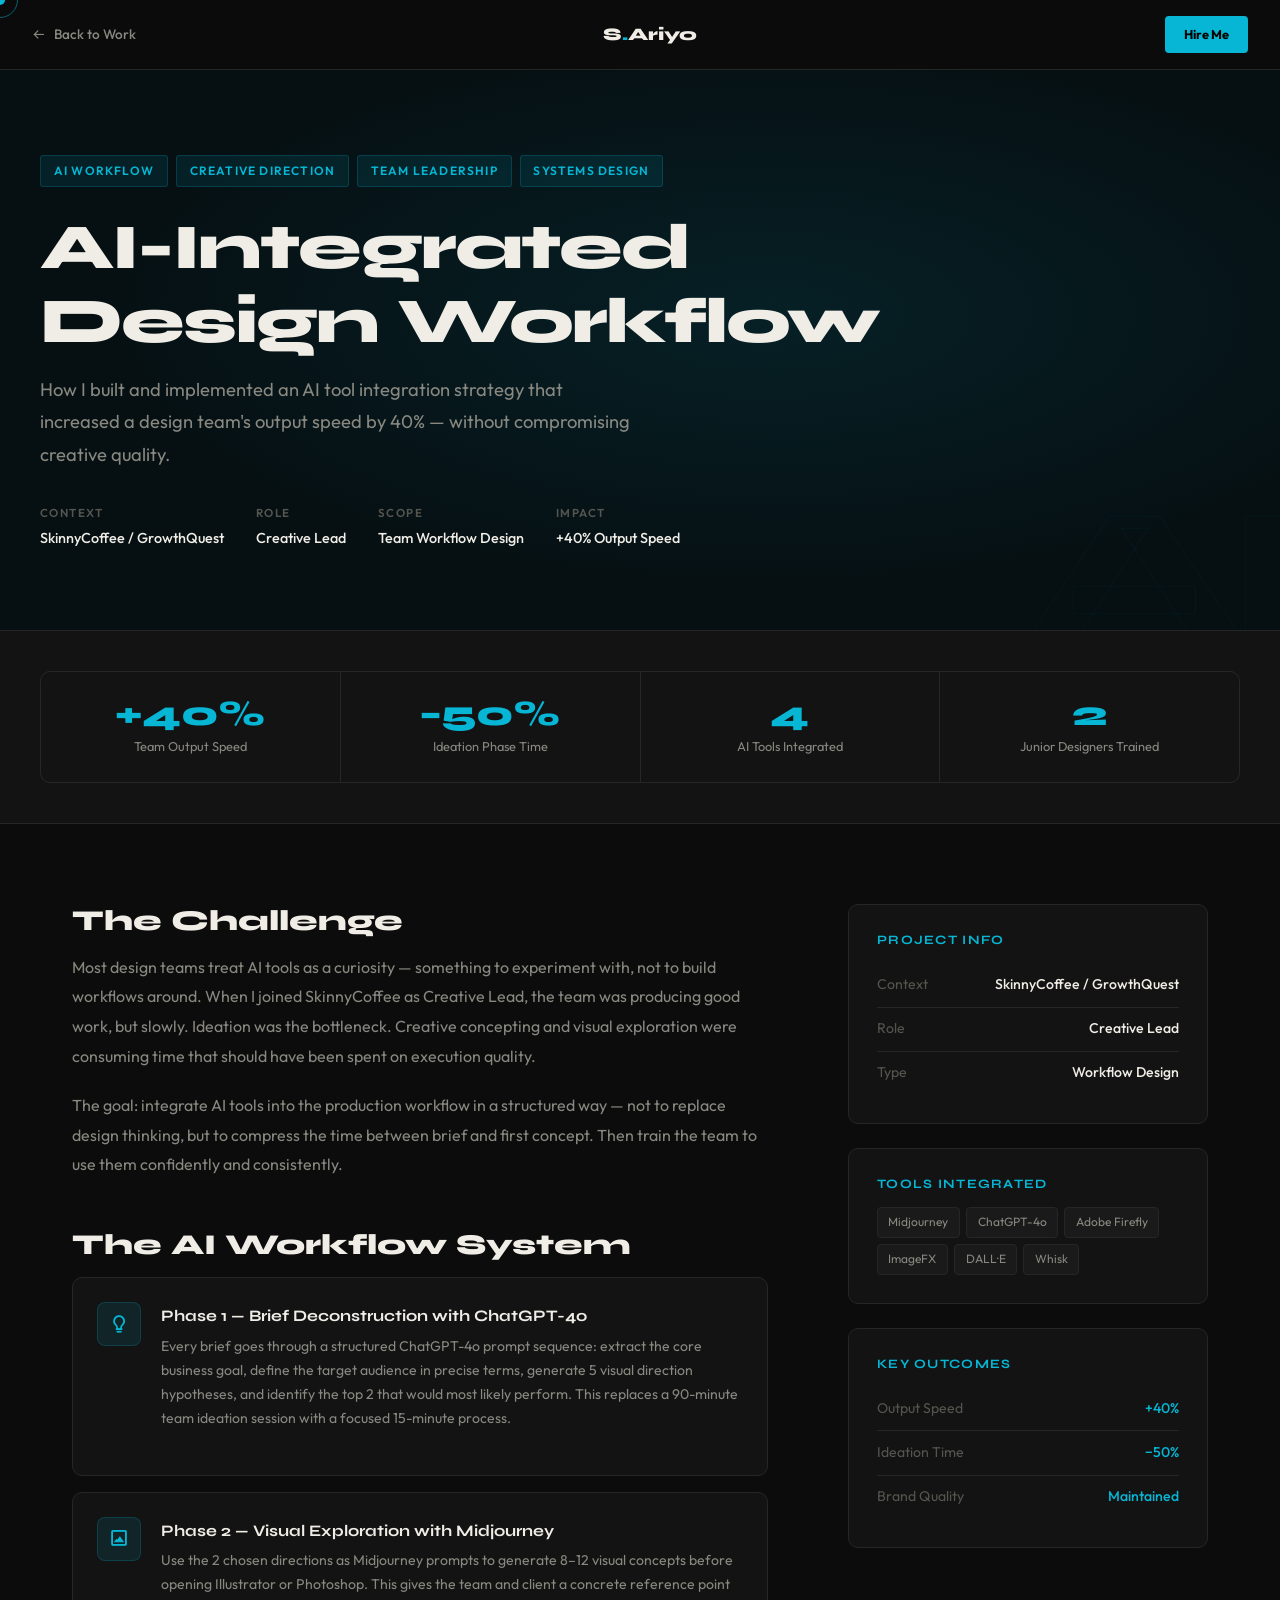
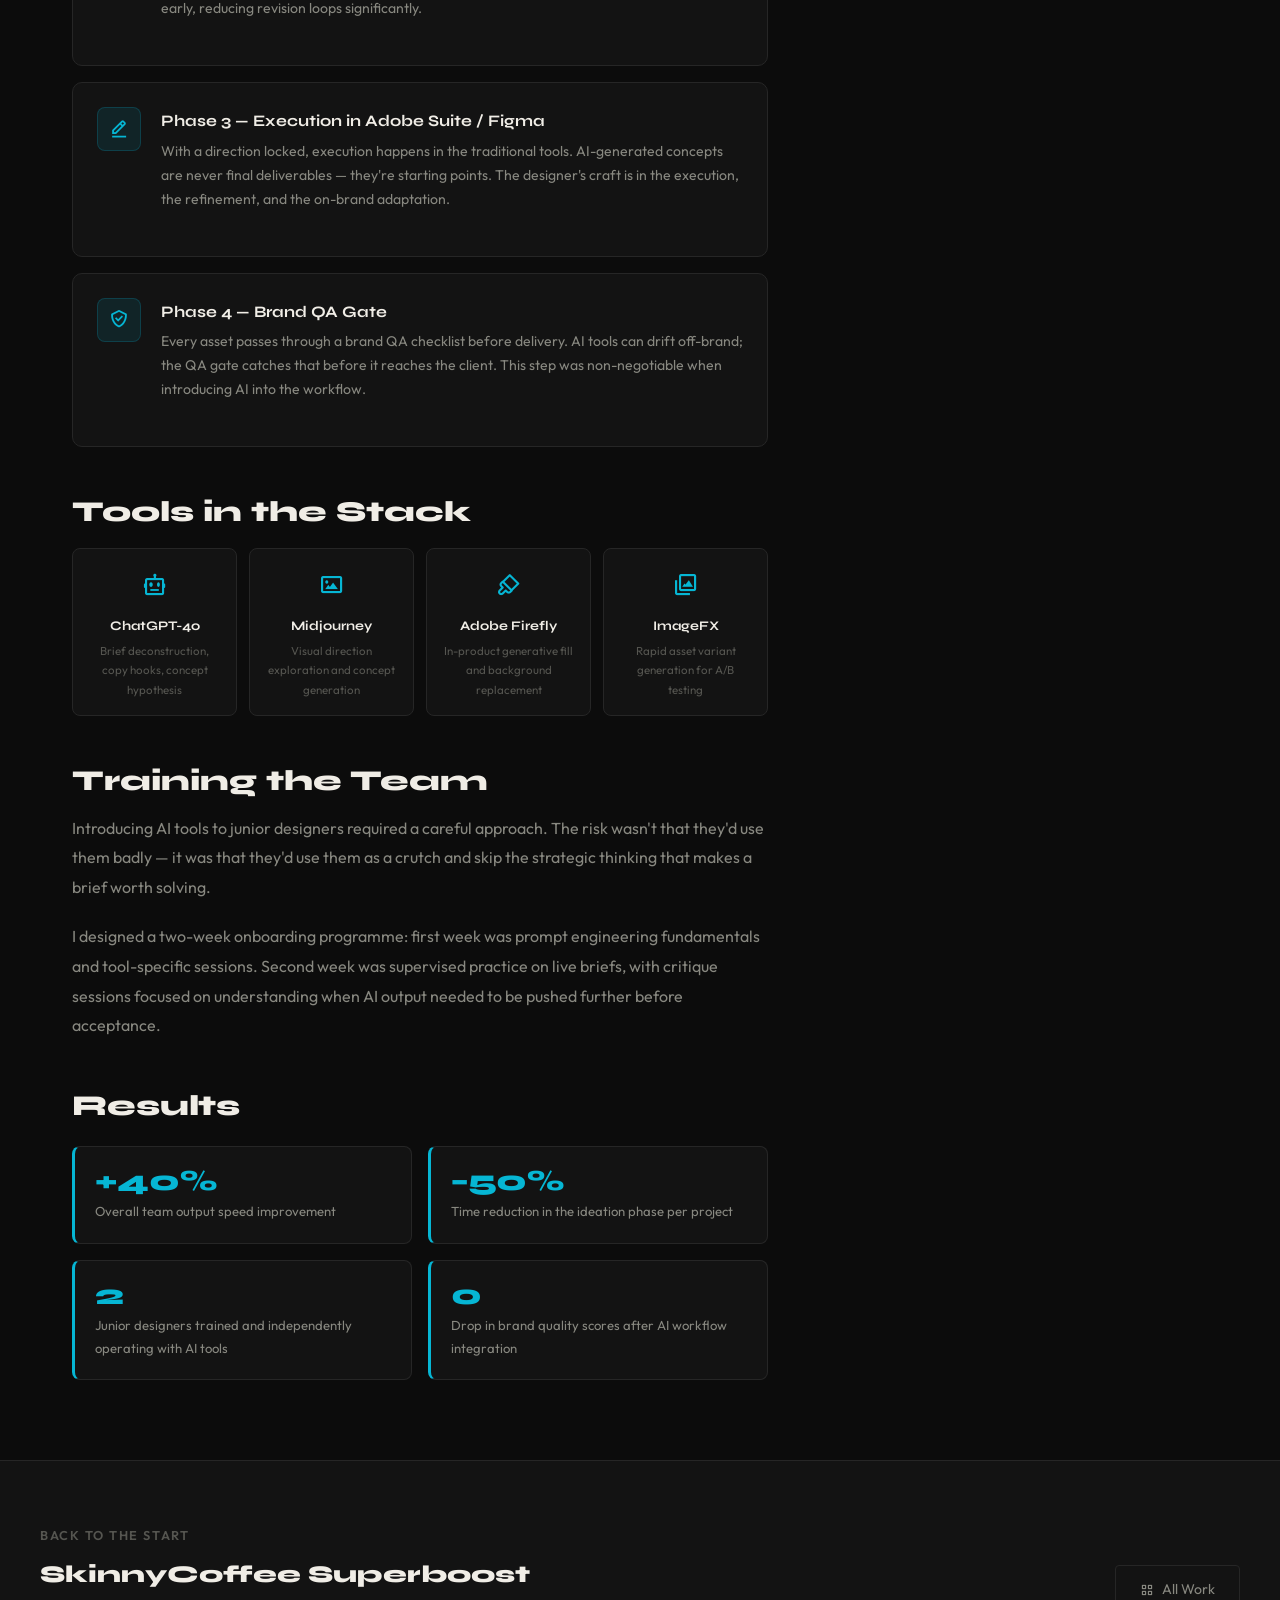
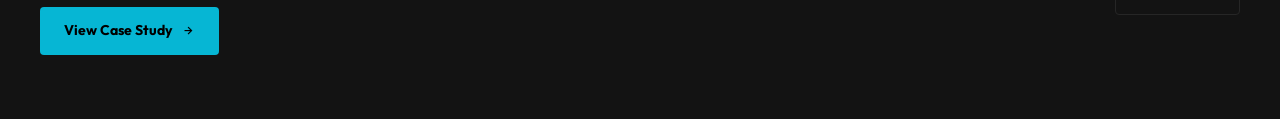
==== project-ai-workflow.html @ e4e05c66 "New HTML pages + HTML Edit" ====
<!doctype html>
<html lang="en">
  <head>
    <meta charset="UTF-8" />
    <meta name="viewport" content="width=device-width, initial-scale=1.0" />
    <title>AI-Integrated Design Workflow — Stephen Ariyo</title>
    <link rel="preconnect" href="https://fonts.googleapis.com" />
    <link rel="preconnect" href="https://fonts.gstatic.com" crossorigin />
    <link
      href="https://fonts.googleapis.com/css2?family=Syne:wght@400;500;600;700;800&family=Outfit:wght@300;400;500;600&display=swap"
      rel="stylesheet"
    />
    <link
      href="https://unpkg.com/boxicons@2.1.4/css/boxicons.min.css"
      rel="stylesheet"
    />
    <style>
      :root {
        --bg: #0c0c0c;
        --bg2: #131313;
        --bg3: #1a1a1a;
        --border: #262626;
        --text: #f0ede6;
        --text2: #888880;
        --text3: #555550;
        --accent: #06b6d4;
        --accent2: #22d3ee;
      }
      *,
      *::before,
      *::after {
        box-sizing: border-box;
        margin: 0;
        padding: 0;
      }
      html {
        scroll-behavior: smooth;
      }
      body {
        background: var(--bg);
        color: var(--text);
        font-family: "Outfit", sans-serif;
        line-height: 1.7;
        overflow-x: hidden;
        cursor: none;
      }
      .cursor {
        position: fixed;
        width: 10px;
        height: 10px;
        background: var(--accent);
        border-radius: 50%;
        pointer-events: none;
        z-index: 9999;
        transform: translate(-50%, -50%);
      }
      .cursor-ring {
        position: fixed;
        width: 36px;
        height: 36px;
        border: 1.5px solid var(--accent);
        border-radius: 50%;
        pointer-events: none;
        z-index: 9998;
        transform: translate(-50%, -50%);
        opacity: 0.5;
      }
      ::-webkit-scrollbar {
        width: 4px;
      }
      ::-webkit-scrollbar-track {
        background: var(--bg);
      }
      ::-webkit-scrollbar-thumb {
        background: var(--accent);
        border-radius: 2px;
      }
      h1,
      h2,
      h3 {
        font-family: "Syne", sans-serif;
        font-weight: 700;
        line-height: 1.15;
      }
      a {
        text-decoration: none;
        color: inherit;
      }
      .project-nav {
        position: fixed;
        top: 0;
        left: 0;
        right: 0;
        z-index: 1000;
        background: rgba(12, 12, 12, 0.95);
        backdrop-filter: blur(12px);
        border-bottom: 1px solid var(--border);
        height: 70px;
        display: flex;
        align-items: center;
        padding: 0 2rem;
        justify-content: space-between;
      }
      .back-btn {
        display: flex;
        align-items: center;
        gap: 8px;
        color: var(--text2);
        font-size: 0.85rem;
        font-weight: 500;
        transition: color 0.2s;
      }
      .back-btn:hover {
        color: var(--accent);
      }
      .nav-logo {
        font-family: "Syne", sans-serif;
        font-weight: 800;
        font-size: 1.1rem;
      }
      .nav-logo span {
        color: var(--accent);
      }
      .hire-btn {
        background: var(--accent);
        color: #000;
        font-size: 0.8rem;
        font-weight: 700;
        padding: 0.5rem 1.2rem;
        border-radius: 4px;
        transition: opacity 0.2s;
      }
      .hire-btn:hover {
        opacity: 0.85;
      }
      .project-hero {
        min-height: 70vh;
        display: flex;
        align-items: flex-end;
        padding: 120px 2rem 5rem;
        position: relative;
        overflow: hidden;
      }
      .hero-bg {
        position: absolute;
        inset: 0;
        background: #060f12;
      }
      .hero-bg::before {
        content: "";
        position: absolute;
        inset: 0;
        background: radial-gradient(
          ellipse at 60% 50%,
          rgba(6, 182, 212, 0.1) 0%,
          transparent 65%
        );
      }
      .hero-bg-text {
        position: absolute;
        right: -1rem;
        bottom: -2rem;
        font-family: "Syne", sans-serif;
        font-weight: 800;
        font-size: clamp(6rem, 14vw, 14rem);
        color: transparent;
        -webkit-text-stroke: 1px rgba(6, 182, 212, 0.05);
        pointer-events: none;
        letter-spacing: -0.05em;
        line-height: 1;
        user-select: none;
      }
      .hero-content {
        max-width: 1200px;
        width: 100%;
        margin: 0 auto;
        position: relative;
        z-index: 1;
      }
      .project-tag-row {
        display: flex;
        gap: 0.5rem;
        flex-wrap: wrap;
        margin-bottom: 1.5rem;
      }
      .ptag {
        font-size: 0.75rem;
        font-weight: 600;
        letter-spacing: 0.1em;
        text-transform: uppercase;
        padding: 0.3rem 0.8rem;
        border-radius: 3px;
        background: rgba(6, 182, 212, 0.1);
        color: var(--accent);
        border: 1px solid rgba(6, 182, 212, 0.2);
      }
      .project-hero h1 {
        font-size: clamp(2rem, 5vw, 4.5rem);
        font-weight: 800;
        letter-spacing: -0.03em;
        margin-bottom: 1rem;
      }
      .project-hero .sub {
        color: var(--text2);
        font-size: 1.15rem;
        max-width: 600px;
        line-height: 1.75;
        margin-bottom: 2rem;
      }
      .hero-meta {
        display: flex;
        gap: 2rem;
        flex-wrap: wrap;
      }
      .meta-label {
        font-size: 0.72rem;
        text-transform: uppercase;
        letter-spacing: 0.12em;
        color: var(--text3);
        font-weight: 600;
        margin-bottom: 0.2rem;
      }
      .meta-value {
        font-size: 0.9rem;
        color: var(--text);
        font-weight: 500;
      }
      .stats-bar {
        background: var(--bg2);
        border-top: 1px solid var(--border);
        border-bottom: 1px solid var(--border);
        padding: 2.5rem 2rem;
      }
      .stats-bar-inner {
        max-width: 1200px;
        margin: 0 auto;
        display: grid;
        grid-template-columns: repeat(4, 1fr);
        gap: 1px;
        background: var(--border);
        border: 1px solid var(--border);
        border-radius: 10px;
        overflow: hidden;
      }
      .stat-item {
        background: var(--bg2);
        padding: 1.5rem 2rem;
        text-align: center;
      }
      .stat-item .num {
        font-family: "Syne", sans-serif;
        font-size: 2.2rem;
        font-weight: 800;
        color: var(--accent);
        line-height: 1;
        margin-bottom: 0.3rem;
      }
      .stat-item .lbl {
        font-size: 0.8rem;
        color: var(--text2);
      }
      .project-content {
        max-width: 1200px;
        margin: 0 auto;
        padding: 5rem 2rem;
      }
      .content-grid {
        display: grid;
        grid-template-columns: 1fr 360px;
        gap: 5rem;
        align-items: start;
      }
      .content-main h2 {
        font-size: 1.8rem;
        font-weight: 800;
        margin-bottom: 1rem;
        margin-top: 3rem;
      }
      .content-main h2:first-child {
        margin-top: 0;
      }
      .content-main p {
        color: var(--text2);
        line-height: 1.85;
        margin-bottom: 1.25rem;
      }
      .content-main ul {
        color: var(--text2);
        line-height: 1.85;
        padding-left: 1.5rem;
        margin-bottom: 1.25rem;
      }
      .content-main ul li {
        margin-bottom: 0.5rem;
      }
      .content-main ul li::marker {
        color: var(--accent);
      }
      .content-sidebar {
        position: sticky;
        top: 90px;
      }
      .sidebar-card {
        background: var(--bg2);
        border: 1px solid var(--border);
        border-radius: 10px;
        padding: 1.75rem;
        margin-bottom: 1.5rem;
      }
      .sidebar-card h3 {
        font-size: 0.8rem;
        font-weight: 700;
        text-transform: uppercase;
        letter-spacing: 0.1em;
        color: var(--accent);
        margin-bottom: 1rem;
      }
      .sidebar-item {
        display: flex;
        justify-content: space-between;
        padding: 0.6rem 0;
        border-bottom: 1px solid var(--border);
        font-size: 0.88rem;
      }
      .sidebar-item:last-child {
        border-bottom: none;
      }
      .sidebar-item .k {
        color: var(--text3);
      }
      .sidebar-item .v {
        color: var(--text);
        font-weight: 500;
        text-align: right;
      }
      .tool-list {
        display: flex;
        flex-wrap: wrap;
        gap: 0.4rem;
      }
      .tool-chip {
        background: var(--bg3);
        border: 1px solid var(--border);
        border-radius: 4px;
        padding: 0.25rem 0.65rem;
        font-size: 0.75rem;
        color: var(--text2);
      }
      .workflow-step {
        background: var(--bg2);
        border: 1px solid var(--border);
        border-radius: 10px;
        padding: 1.5rem;
        margin-bottom: 1rem;
        display: grid;
        grid-template-columns: auto 1fr;
        gap: 1.25rem;
        align-items: start;
      }
      .ws-icon {
        width: 44px;
        height: 44px;
        background: rgba(6, 182, 212, 0.1);
        border: 1px solid rgba(6, 182, 212, 0.2);
        border-radius: 8px;
        display: flex;
        align-items: center;
        justify-content: center;
        font-size: 1.3rem;
        color: var(--accent);
        flex-shrink: 0;
      }
      .ws-content h4 {
        font-family: "Syne", sans-serif;
        font-size: 1rem;
        font-weight: 700;
        margin-bottom: 0.35rem;
      }
      .ws-content p {
        font-size: 0.88rem;
        color: var(--text2);
        line-height: 1.7;
      }
      .tools-highlight {
        display: grid;
        grid-template-columns: repeat(auto-fill, minmax(140px, 1fr));
        gap: 0.75rem;
        margin-top: 1.25rem;
      }
      .tool-highlight-card {
        background: var(--bg2);
        border: 1px solid var(--border);
        border-radius: 8px;
        padding: 1rem;
        text-align: center;
      }
      .tool-highlight-card .icon {
        font-size: 1.6rem;
        color: var(--accent);
        margin-bottom: 0.4rem;
      }
      .tool-highlight-card .name {
        font-family: "Syne", sans-serif;
        font-size: 0.82rem;
        font-weight: 700;
        margin-bottom: 0.2rem;
      }
      .tool-highlight-card .use {
        font-size: 0.72rem;
        color: var(--text3);
      }
      .results-grid {
        display: grid;
        grid-template-columns: 1fr 1fr;
        gap: 1rem;
        margin-top: 1.5rem;
      }
      .result-card {
        background: var(--bg2);
        border: 1px solid var(--border);
        border-left: 3px solid var(--accent);
        border-radius: 8px;
        padding: 1.25rem;
      }
      .result-card .r-num {
        font-family: "Syne", sans-serif;
        font-size: 1.8rem;
        font-weight: 800;
        color: var(--accent);
        line-height: 1;
      }
      .result-card .r-label {
        font-size: 0.82rem;
        color: var(--text2);
        margin-top: 0.3rem;
      }
      .next-project {
        background: var(--bg2);
        border-top: 1px solid var(--border);
        padding: 4rem 2rem;
      }
      .next-inner {
        max-width: 1200px;
        margin: 0 auto;
        display: flex;
        justify-content: space-between;
        align-items: center;
        gap: 2rem;
        flex-wrap: wrap;
      }
      .next-label {
        font-size: 0.8rem;
        text-transform: uppercase;
        letter-spacing: 0.12em;
        color: var(--text3);
        font-weight: 600;
        margin-bottom: 0.5rem;
      }
      .next-title {
        font-family: "Syne", sans-serif;
        font-size: 1.5rem;
        font-weight: 800;
        margin-bottom: 0.75rem;
      }
      .next-btn {
        display: inline-flex;
        align-items: center;
        gap: 8px;
        background: var(--accent);
        color: #000;
        font-weight: 700;
        font-size: 0.88rem;
        padding: 0.75rem 1.5rem;
        border-radius: 4px;
        transition: opacity 0.2s;
      }
      .next-btn:hover {
        opacity: 0.85;
      }
      .all-work-btn {
        display: inline-flex;
        align-items: center;
        gap: 8px;
        background: transparent;
        color: var(--text2);
        font-size: 0.88rem;
        padding: 0.75rem 1.5rem;
        border-radius: 4px;
        border: 1px solid var(--border);
        transition: all 0.2s;
      }
      .all-work-btn:hover {
        border-color: var(--text2);
        color: var(--text);
      }
      .fade-up {
        opacity: 0;
        transform: translateY(24px);
        transition:
          opacity 0.6s ease,
          transform 0.6s ease;
      }
      .fade-up.visible {
        opacity: 1;
        transform: none;
      }
      @media (max-width: 900px) {
        .content-grid {
          grid-template-columns: 1fr;
        }
        .content-sidebar {
          position: static;
        }
        .stats-bar-inner {
          grid-template-columns: 1fr 1fr;
        }
        .results-grid {
          grid-template-columns: 1fr;
        }
      }
    </style>
  </head>
  <body>
    <div class="cursor" id="cursor"></div>
    <div class="cursor-ring" id="cursor-ring"></div>
    <nav class="project-nav">
      <a href="index.html#portfolio" class="back-btn"
        ><i class="bx bx-arrow-back"></i> Back to Work</a
      >
      <a href="index.html" class="nav-logo">S<span>.</span>Ariyo</a>
      <a href="index.html#contact" class="hire-btn">Hire Me</a>
    </nav>
    <div class="project-hero">
      <div class="hero-bg"></div>
      <div class="hero-bg-text">AI</div>
      <div class="hero-content">
        <div class="project-tag-row">
          <span class="ptag">AI Workflow</span
          ><span class="ptag">Creative Direction</span
          ><span class="ptag">Team Leadership</span
          ><span class="ptag">Systems Design</span>
        </div>
        <h1>AI-Integrated<br />Design Workflow</h1>
        <p class="sub">
          How I built and implemented an AI tool integration strategy that
          increased a design team's output speed by 40% — without compromising
          creative quality.
        </p>
        <div class="hero-meta">
          <div class="meta-item">
            <div class="meta-label">Context</div>
            <div class="meta-value">SkinnyCoffee / GrowthQuest</div>
          </div>
          <div class="meta-item">
            <div class="meta-label">Role</div>
            <div class="meta-value">Creative Lead</div>
          </div>
          <div class="meta-item">
            <div class="meta-label">Scope</div>
            <div class="meta-value">Team Workflow Design</div>
          </div>
          <div class="meta-item">
            <div class="meta-label">Impact</div>
            <div class="meta-value">+40% Output Speed</div>
          </div>
        </div>
      </div>
    </div>
    <div class="stats-bar">
      <div class="stats-bar-inner">
        <div class="stat-item">
          <div class="num">+40%</div>
          <div class="lbl">Team Output Speed</div>
        </div>
        <div class="stat-item">
          <div class="num">−50%</div>
          <div class="lbl">Ideation Phase Time</div>
        </div>
        <div class="stat-item">
          <div class="num">4</div>
          <div class="lbl">AI Tools Integrated</div>
        </div>
        <div class="stat-item">
          <div class="num">2</div>
          <div class="lbl">Junior Designers Trained</div>
        </div>
      </div>
    </div>
    <div class="project-content">
      <div class="content-grid">
        <div class="content-main fade-up">
          <h2>The Challenge</h2>
          <p>
            Most design teams treat AI tools as a curiosity — something to
            experiment with, not to build workflows around. When I joined
            SkinnyCoffee as Creative Lead, the team was producing good work, but
            slowly. Ideation was the bottleneck. Creative concepting and visual
            exploration were consuming time that should have been spent on
            execution quality.
          </p>
          <p>
            The goal: integrate AI tools into the production workflow in a
            structured way — not to replace design thinking, but to compress the
            time between brief and first concept. Then train the team to use
            them confidently and consistently.
          </p>
          <h2>The AI Workflow System</h2>
          <div class="workflow-step">
            <div class="ws-icon"><i class="bx bx-bulb"></i></div>
            <div class="ws-content">
              <h4>Phase 1 — Brief Deconstruction with ChatGPT-4o</h4>
              <p>
                Every brief goes through a structured ChatGPT-4o prompt
                sequence: extract the core business goal, define the target
                audience in precise terms, generate 5 visual direction
                hypotheses, and identify the top 2 that would most likely
                perform. This replaces a 90-minute team ideation session with a
                focused 15-minute process.
              </p>
            </div>
          </div>
          <div class="workflow-step">
            <div class="ws-icon"><i class="bx bx-image-alt"></i></div>
            <div class="ws-content">
              <h4>Phase 2 — Visual Exploration with Midjourney</h4>
              <p>
                Use the 2 chosen directions as Midjourney prompts to generate
                8–12 visual concepts before opening Illustrator or Photoshop.
                This gives the team and client a concrete reference point early,
                reducing revision loops significantly.
              </p>
            </div>
          </div>
          <div class="workflow-step">
            <div class="ws-icon"><i class="bx bx-edit-alt"></i></div>
            <div class="ws-content">
              <h4>Phase 3 — Execution in Adobe Suite / Figma</h4>
              <p>
                With a direction locked, execution happens in the traditional
                tools. AI-generated concepts are never final deliverables —
                they're starting points. The designer's craft is in the
                execution, the refinement, and the on-brand adaptation.
              </p>
            </div>
          </div>
          <div class="workflow-step">
            <div class="ws-icon"><i class="bx bx-check-shield"></i></div>
            <div class="ws-content">
              <h4>Phase 4 — Brand QA Gate</h4>
              <p>
                Every asset passes through a brand QA checklist before delivery.
                AI tools can drift off-brand; the QA gate catches that before it
                reaches the client. This step was non-negotiable when
                introducing AI into the workflow.
              </p>
            </div>
          </div>
          <h2>Tools in the Stack</h2>
          <div class="tools-highlight">
            <div class="tool-highlight-card">
              <div class="icon"><i class="bx bx-bot"></i></div>
              <div class="name">ChatGPT-4o</div>
              <div class="use">
                Brief deconstruction, copy hooks, concept hypothesis
              </div>
            </div>
            <div class="tool-highlight-card">
              <div class="icon"><i class="bx bx-image"></i></div>
              <div class="name">Midjourney</div>
              <div class="use">
                Visual direction exploration and concept generation
              </div>
            </div>
            <div class="tool-highlight-card">
              <div class="icon"><i class="bx bx-brush"></i></div>
              <div class="name">Adobe Firefly</div>
              <div class="use">
                In-product generative fill and background replacement
              </div>
            </div>
            <div class="tool-highlight-card">
              <div class="icon"><i class="bx bx-images"></i></div>
              <div class="name">ImageFX</div>
              <div class="use">
                Rapid asset variant generation for A/B testing
              </div>
            </div>
          </div>
          <h2>Training the Team</h2>
          <p>
            Introducing AI tools to junior designers required a careful
            approach. The risk wasn't that they'd use them badly — it was that
            they'd use them as a crutch and skip the strategic thinking that
            makes a brief worth solving.
          </p>
          <p>
            I designed a two-week onboarding programme: first week was prompt
            engineering fundamentals and tool-specific sessions. Second week was
            supervised practice on live briefs, with critique sessions focused
            on understanding when AI output needed to be pushed further before
            acceptance.
          </p>
          <h2>Results</h2>
          <div class="results-grid">
            <div class="result-card">
              <div class="r-num">+40%</div>
              <div class="r-label">Overall team output speed improvement</div>
            </div>
            <div class="result-card">
              <div class="r-num">−50%</div>
              <div class="r-label">
                Time reduction in the ideation phase per project
              </div>
            </div>
            <div class="result-card">
              <div class="r-num">2</div>
              <div class="r-label">
                Junior designers trained and independently operating with AI
                tools
              </div>
            </div>
            <div class="result-card">
              <div class="r-num">0</div>
              <div class="r-label">
                Drop in brand quality scores after AI workflow integration
              </div>
            </div>
          </div>
        </div>
        <div class="content-sidebar">
          <div class="sidebar-card">
            <h3>Project Info</h3>
            <div class="sidebar-item">
              <span class="k">Context</span
              ><span class="v">SkinnyCoffee / GrowthQuest</span>
            </div>
            <div class="sidebar-item">
              <span class="k">Role</span><span class="v">Creative Lead</span>
            </div>
            <div class="sidebar-item">
              <span class="k">Type</span><span class="v">Workflow Design</span>
            </div>
          </div>
          <div class="sidebar-card">
            <h3>Tools Integrated</h3>
            <div class="tool-list">
              <span class="tool-chip">Midjourney</span
              ><span class="tool-chip">ChatGPT-4o</span
              ><span class="tool-chip">Adobe Firefly</span
              ><span class="tool-chip">ImageFX</span
              ><span class="tool-chip">DALL·E</span
              ><span class="tool-chip">Whisk</span>
            </div>
          </div>
          <div class="sidebar-card">
            <h3>Key Outcomes</h3>
            <div class="sidebar-item">
              <span class="k">Output Speed</span
              ><span class="v" style="color: var(--accent)">+40%</span>
            </div>
            <div class="sidebar-item">
              <span class="k">Ideation Time</span
              ><span class="v" style="color: var(--accent)">−50%</span>
            </div>
            <div class="sidebar-item">
              <span class="k">Brand Quality</span
              ><span class="v" style="color: var(--accent)">Maintained</span>
            </div>
          </div>
        </div>
      </div>
    </div>
    <div class="next-project">
      <div class="next-inner">
        <div>
          <div class="next-label">Back to the Start</div>
          <div class="next-title">SkinnyCoffee Superboost</div>
          <a href="project-skinny-coffee.html" class="next-btn"
            >View Case Study <i class="bx bx-right-arrow-alt"></i
          ></a>
        </div>
        <a href="index.html#portfolio" class="all-work-btn"
          ><i class="bx bx-grid-alt"></i> All Work</a
        >
      </div>
    </div>
    <script>
      const cursor = document.getElementById("cursor"),
        ring = document.getElementById("cursor-ring");
      let mx = 0,
        my = 0,
        rx = 0,
        ry = 0;
      document.addEventListener("mousemove", (e) => {
        mx = e.clientX;
        my = e.clientY;
        cursor.style.left = mx + "px";
        cursor.style.top = my + "px";
      });
      (function a() {
        rx += (mx - rx) * 0.12;
        ry += (my - ry) * 0.12;
        ring.style.left = rx + "px";
        ring.style.top = ry + "px";
        requestAnimationFrame(a);
      })();
      const obs = new IntersectionObserver(
        (entries) =>
          entries.forEach((e) => {
            if (e.isIntersecting) e.target.classList.add("visible");
          }),
        { threshold: 0.1 },
      );
      document.querySelectorAll(".fade-up").forEach((el) => obs.observe(el));
    </script>
  </body>
</html>
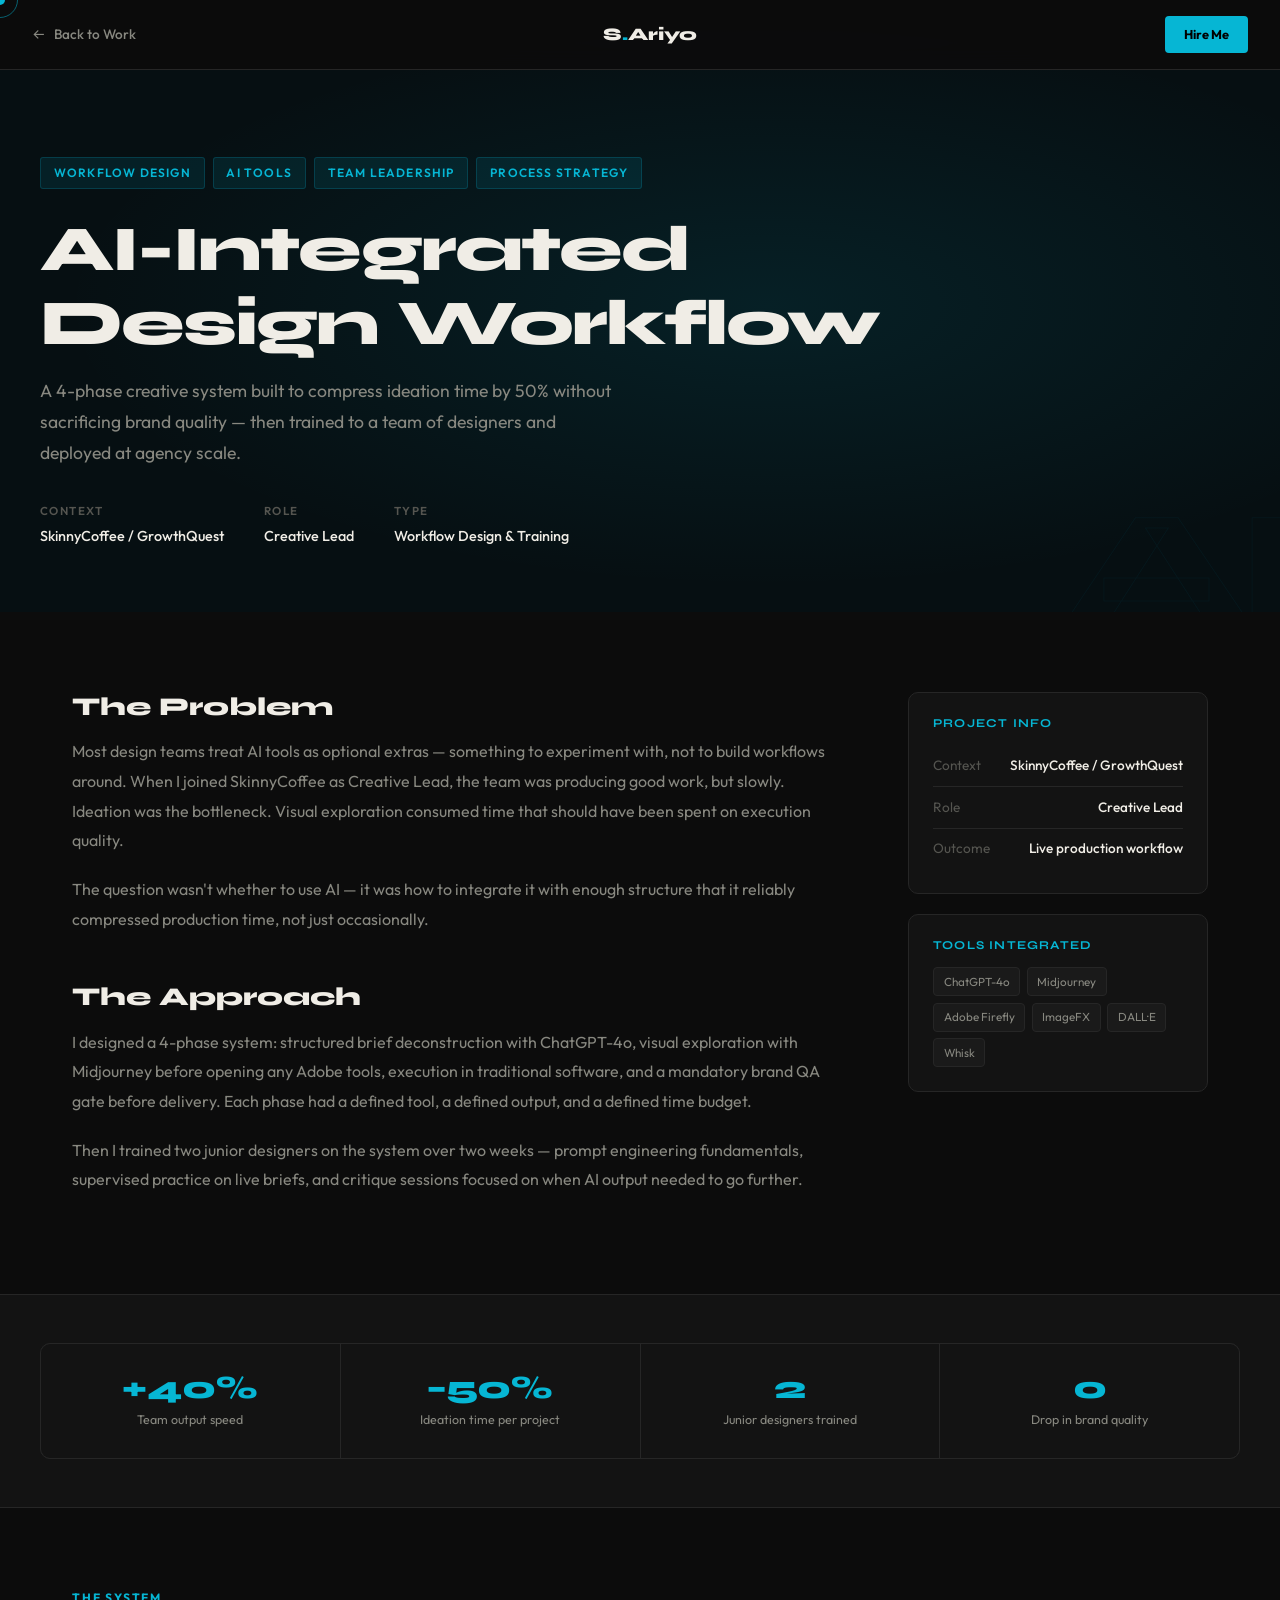
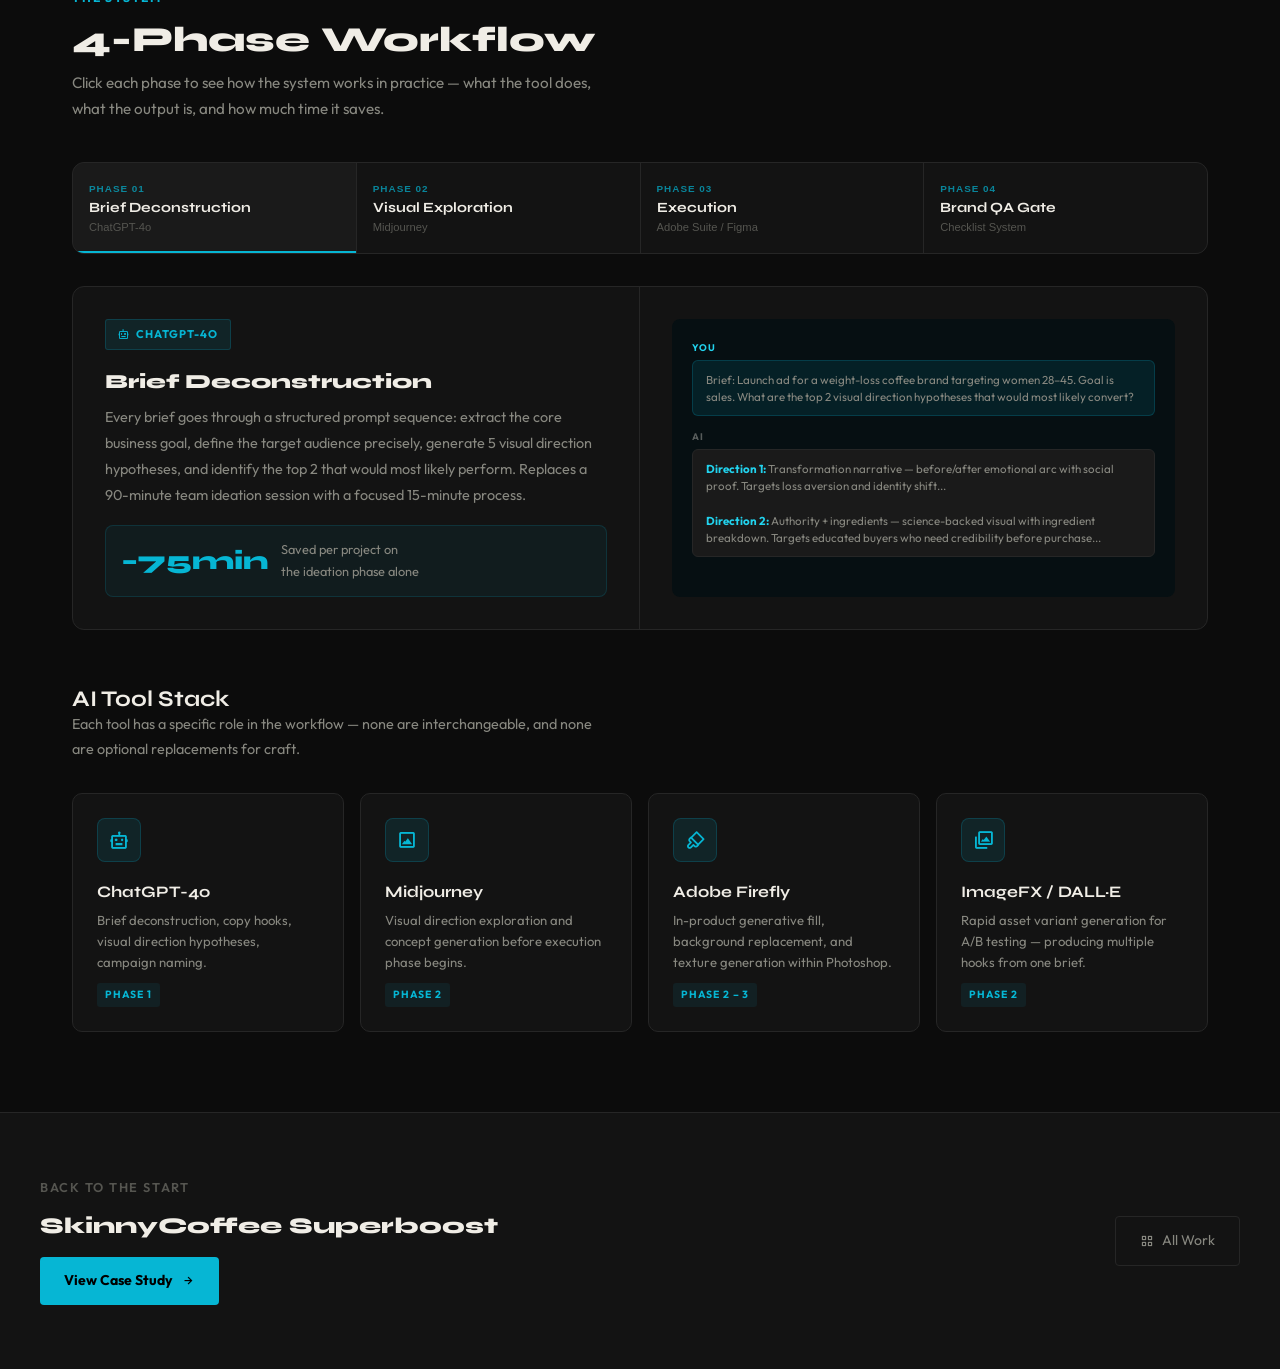
==== commit 30eba446: "Update CSS" ====
--- a/project-ai-workflow.html
+++ b/project-ai-workflow.html
@@ -1,817 +1,362 @@
 <!doctype html>
 <html lang="en">
-  <head>
-    <meta charset="UTF-8" />
-    <meta name="viewport" content="width=device-width, initial-scale=1.0" />
-    <title>AI-Integrated Design Workflow — Stephen Ariyo</title>
-    <link rel="preconnect" href="https://fonts.googleapis.com" />
-    <link rel="preconnect" href="https://fonts.gstatic.com" crossorigin />
-    <link
-      href="https://fonts.googleapis.com/css2?family=Syne:wght@400;500;600;700;800&family=Outfit:wght@300;400;500;600&display=swap"
-      rel="stylesheet"
-    />
-    <link
-      href="https://unpkg.com/boxicons@2.1.4/css/boxicons.min.css"
-      rel="stylesheet"
-    />
-    <style>
-      :root {
-        --bg: #0c0c0c;
-        --bg2: #131313;
-        --bg3: #1a1a1a;
-        --border: #262626;
-        --text: #f0ede6;
-        --text2: #888880;
-        --text3: #555550;
-        --accent: #06b6d4;
-        --accent2: #22d3ee;
-      }
-      *,
-      *::before,
-      *::after {
-        box-sizing: border-box;
-        margin: 0;
-        padding: 0;
-      }
-      html {
-        scroll-behavior: smooth;
-      }
-      body {
-        background: var(--bg);
-        color: var(--text);
-        font-family: "Outfit", sans-serif;
-        line-height: 1.7;
-        overflow-x: hidden;
-        cursor: none;
-      }
-      .cursor {
-        position: fixed;
-        width: 10px;
-        height: 10px;
-        background: var(--accent);
-        border-radius: 50%;
-        pointer-events: none;
-        z-index: 9999;
-        transform: translate(-50%, -50%);
-      }
-      .cursor-ring {
-        position: fixed;
-        width: 36px;
-        height: 36px;
-        border: 1.5px solid var(--accent);
-        border-radius: 50%;
-        pointer-events: none;
-        z-index: 9998;
-        transform: translate(-50%, -50%);
-        opacity: 0.5;
-      }
-      ::-webkit-scrollbar {
-        width: 4px;
-      }
-      ::-webkit-scrollbar-track {
-        background: var(--bg);
-      }
-      ::-webkit-scrollbar-thumb {
-        background: var(--accent);
-        border-radius: 2px;
-      }
-      h1,
-      h2,
-      h3 {
-        font-family: "Syne", sans-serif;
-        font-weight: 700;
-        line-height: 1.15;
-      }
-      a {
-        text-decoration: none;
-        color: inherit;
-      }
-      .project-nav {
-        position: fixed;
-        top: 0;
-        left: 0;
-        right: 0;
-        z-index: 1000;
-        background: rgba(12, 12, 12, 0.95);
-        backdrop-filter: blur(12px);
-        border-bottom: 1px solid var(--border);
-        height: 70px;
-        display: flex;
-        align-items: center;
-        padding: 0 2rem;
-        justify-content: space-between;
-      }
-      .back-btn {
-        display: flex;
-        align-items: center;
-        gap: 8px;
-        color: var(--text2);
-        font-size: 0.85rem;
-        font-weight: 500;
-        transition: color 0.2s;
-      }
-      .back-btn:hover {
-        color: var(--accent);
-      }
-      .nav-logo {
-        font-family: "Syne", sans-serif;
-        font-weight: 800;
-        font-size: 1.1rem;
-      }
-      .nav-logo span {
-        color: var(--accent);
-      }
-      .hire-btn {
-        background: var(--accent);
-        color: #000;
-        font-size: 0.8rem;
-        font-weight: 700;
-        padding: 0.5rem 1.2rem;
-        border-radius: 4px;
-        transition: opacity 0.2s;
-      }
-      .hire-btn:hover {
-        opacity: 0.85;
-      }
-      .project-hero {
-        min-height: 70vh;
-        display: flex;
-        align-items: flex-end;
-        padding: 120px 2rem 5rem;
-        position: relative;
-        overflow: hidden;
-      }
-      .hero-bg {
-        position: absolute;
-        inset: 0;
-        background: #060f12;
-      }
-      .hero-bg::before {
-        content: "";
-        position: absolute;
-        inset: 0;
-        background: radial-gradient(
-          ellipse at 60% 50%,
-          rgba(6, 182, 212, 0.1) 0%,
-          transparent 65%
-        );
-      }
-      .hero-bg-text {
-        position: absolute;
-        right: -1rem;
-        bottom: -2rem;
-        font-family: "Syne", sans-serif;
-        font-weight: 800;
-        font-size: clamp(6rem, 14vw, 14rem);
-        color: transparent;
-        -webkit-text-stroke: 1px rgba(6, 182, 212, 0.05);
-        pointer-events: none;
-        letter-spacing: -0.05em;
-        line-height: 1;
-        user-select: none;
-      }
-      .hero-content {
-        max-width: 1200px;
-        width: 100%;
-        margin: 0 auto;
-        position: relative;
-        z-index: 1;
-      }
-      .project-tag-row {
-        display: flex;
-        gap: 0.5rem;
-        flex-wrap: wrap;
-        margin-bottom: 1.5rem;
-      }
-      .ptag {
-        font-size: 0.75rem;
-        font-weight: 600;
-        letter-spacing: 0.1em;
-        text-transform: uppercase;
-        padding: 0.3rem 0.8rem;
-        border-radius: 3px;
-        background: rgba(6, 182, 212, 0.1);
-        color: var(--accent);
-        border: 1px solid rgba(6, 182, 212, 0.2);
-      }
-      .project-hero h1 {
-        font-size: clamp(2rem, 5vw, 4.5rem);
-        font-weight: 800;
-        letter-spacing: -0.03em;
-        margin-bottom: 1rem;
-      }
-      .project-hero .sub {
-        color: var(--text2);
-        font-size: 1.15rem;
-        max-width: 600px;
-        line-height: 1.75;
-        margin-bottom: 2rem;
-      }
-      .hero-meta {
-        display: flex;
-        gap: 2rem;
-        flex-wrap: wrap;
-      }
-      .meta-label {
-        font-size: 0.72rem;
-        text-transform: uppercase;
-        letter-spacing: 0.12em;
-        color: var(--text3);
-        font-weight: 600;
-        margin-bottom: 0.2rem;
-      }
-      .meta-value {
-        font-size: 0.9rem;
-        color: var(--text);
-        font-weight: 500;
-      }
-      .stats-bar {
-        background: var(--bg2);
-        border-top: 1px solid var(--border);
-        border-bottom: 1px solid var(--border);
-        padding: 2.5rem 2rem;
-      }
-      .stats-bar-inner {
-        max-width: 1200px;
-        margin: 0 auto;
-        display: grid;
-        grid-template-columns: repeat(4, 1fr);
-        gap: 1px;
-        background: var(--border);
-        border: 1px solid var(--border);
-        border-radius: 10px;
-        overflow: hidden;
-      }
-      .stat-item {
-        background: var(--bg2);
-        padding: 1.5rem 2rem;
-        text-align: center;
-      }
-      .stat-item .num {
-        font-family: "Syne", sans-serif;
-        font-size: 2.2rem;
-        font-weight: 800;
-        color: var(--accent);
-        line-height: 1;
-        margin-bottom: 0.3rem;
-      }
-      .stat-item .lbl {
-        font-size: 0.8rem;
-        color: var(--text2);
-      }
-      .project-content {
-        max-width: 1200px;
-        margin: 0 auto;
-        padding: 5rem 2rem;
-      }
-      .content-grid {
-        display: grid;
-        grid-template-columns: 1fr 360px;
-        gap: 5rem;
-        align-items: start;
-      }
-      .content-main h2 {
-        font-size: 1.8rem;
-        font-weight: 800;
-        margin-bottom: 1rem;
-        margin-top: 3rem;
-      }
-      .content-main h2:first-child {
-        margin-top: 0;
-      }
-      .content-main p {
-        color: var(--text2);
-        line-height: 1.85;
-        margin-bottom: 1.25rem;
-      }
-      .content-main ul {
-        color: var(--text2);
-        line-height: 1.85;
-        padding-left: 1.5rem;
-        margin-bottom: 1.25rem;
-      }
-      .content-main ul li {
-        margin-bottom: 0.5rem;
-      }
-      .content-main ul li::marker {
-        color: var(--accent);
-      }
-      .content-sidebar {
-        position: sticky;
-        top: 90px;
-      }
-      .sidebar-card {
-        background: var(--bg2);
-        border: 1px solid var(--border);
-        border-radius: 10px;
-        padding: 1.75rem;
-        margin-bottom: 1.5rem;
-      }
-      .sidebar-card h3 {
-        font-size: 0.8rem;
-        font-weight: 700;
-        text-transform: uppercase;
-        letter-spacing: 0.1em;
-        color: var(--accent);
-        margin-bottom: 1rem;
-      }
-      .sidebar-item {
-        display: flex;
-        justify-content: space-between;
-        padding: 0.6rem 0;
-        border-bottom: 1px solid var(--border);
-        font-size: 0.88rem;
-      }
-      .sidebar-item:last-child {
-        border-bottom: none;
-      }
-      .sidebar-item .k {
-        color: var(--text3);
-      }
-      .sidebar-item .v {
-        color: var(--text);
-        font-weight: 500;
-        text-align: right;
-      }
-      .tool-list {
-        display: flex;
-        flex-wrap: wrap;
-        gap: 0.4rem;
-      }
-      .tool-chip {
-        background: var(--bg3);
-        border: 1px solid var(--border);
-        border-radius: 4px;
-        padding: 0.25rem 0.65rem;
-        font-size: 0.75rem;
-        color: var(--text2);
-      }
-      .workflow-step {
-        background: var(--bg2);
-        border: 1px solid var(--border);
-        border-radius: 10px;
-        padding: 1.5rem;
-        margin-bottom: 1rem;
-        display: grid;
-        grid-template-columns: auto 1fr;
-        gap: 1.25rem;
-        align-items: start;
-      }
-      .ws-icon {
-        width: 44px;
-        height: 44px;
-        background: rgba(6, 182, 212, 0.1);
-        border: 1px solid rgba(6, 182, 212, 0.2);
-        border-radius: 8px;
-        display: flex;
-        align-items: center;
-        justify-content: center;
-        font-size: 1.3rem;
-        color: var(--accent);
-        flex-shrink: 0;
-      }
-      .ws-content h4 {
-        font-family: "Syne", sans-serif;
-        font-size: 1rem;
-        font-weight: 700;
-        margin-bottom: 0.35rem;
-      }
-      .ws-content p {
-        font-size: 0.88rem;
-        color: var(--text2);
-        line-height: 1.7;
-      }
-      .tools-highlight {
-        display: grid;
-        grid-template-columns: repeat(auto-fill, minmax(140px, 1fr));
-        gap: 0.75rem;
-        margin-top: 1.25rem;
-      }
-      .tool-highlight-card {
-        background: var(--bg2);
-        border: 1px solid var(--border);
-        border-radius: 8px;
-        padding: 1rem;
-        text-align: center;
-      }
-      .tool-highlight-card .icon {
-        font-size: 1.6rem;
-        color: var(--accent);
-        margin-bottom: 0.4rem;
-      }
-      .tool-highlight-card .name {
-        font-family: "Syne", sans-serif;
-        font-size: 0.82rem;
-        font-weight: 700;
-        margin-bottom: 0.2rem;
-      }
-      .tool-highlight-card .use {
-        font-size: 0.72rem;
-        color: var(--text3);
-      }
-      .results-grid {
-        display: grid;
-        grid-template-columns: 1fr 1fr;
-        gap: 1rem;
-        margin-top: 1.5rem;
-      }
-      .result-card {
-        background: var(--bg2);
-        border: 1px solid var(--border);
-        border-left: 3px solid var(--accent);
-        border-radius: 8px;
-        padding: 1.25rem;
-      }
-      .result-card .r-num {
-        font-family: "Syne", sans-serif;
-        font-size: 1.8rem;
-        font-weight: 800;
-        color: var(--accent);
-        line-height: 1;
-      }
-      .result-card .r-label {
-        font-size: 0.82rem;
-        color: var(--text2);
-        margin-top: 0.3rem;
-      }
-      .next-project {
-        background: var(--bg2);
-        border-top: 1px solid var(--border);
-        padding: 4rem 2rem;
-      }
-      .next-inner {
-        max-width: 1200px;
-        margin: 0 auto;
-        display: flex;
-        justify-content: space-between;
-        align-items: center;
-        gap: 2rem;
-        flex-wrap: wrap;
-      }
-      .next-label {
-        font-size: 0.8rem;
-        text-transform: uppercase;
-        letter-spacing: 0.12em;
-        color: var(--text3);
-        font-weight: 600;
-        margin-bottom: 0.5rem;
-      }
-      .next-title {
-        font-family: "Syne", sans-serif;
-        font-size: 1.5rem;
-        font-weight: 800;
-        margin-bottom: 0.75rem;
-      }
-      .next-btn {
-        display: inline-flex;
-        align-items: center;
-        gap: 8px;
-        background: var(--accent);
-        color: #000;
-        font-weight: 700;
-        font-size: 0.88rem;
-        padding: 0.75rem 1.5rem;
-        border-radius: 4px;
-        transition: opacity 0.2s;
-      }
-      .next-btn:hover {
-        opacity: 0.85;
-      }
-      .all-work-btn {
-        display: inline-flex;
-        align-items: center;
-        gap: 8px;
-        background: transparent;
-        color: var(--text2);
-        font-size: 0.88rem;
-        padding: 0.75rem 1.5rem;
-        border-radius: 4px;
-        border: 1px solid var(--border);
-        transition: all 0.2s;
-      }
-      .all-work-btn:hover {
-        border-color: var(--text2);
-        color: var(--text);
-      }
-      .fade-up {
-        opacity: 0;
-        transform: translateY(24px);
-        transition:
-          opacity 0.6s ease,
-          transform 0.6s ease;
-      }
-      .fade-up.visible {
-        opacity: 1;
-        transform: none;
-      }
-      @media (max-width: 900px) {
-        .content-grid {
-          grid-template-columns: 1fr;
-        }
-        .content-sidebar {
-          position: static;
-        }
-        .stats-bar-inner {
-          grid-template-columns: 1fr 1fr;
-        }
-        .results-grid {
-          grid-template-columns: 1fr;
-        }
-      }
-    </style>
-  </head>
-  <body>
-    <div class="cursor" id="cursor"></div>
-    <div class="cursor-ring" id="cursor-ring"></div>
-    <nav class="project-nav">
-      <a href="index.html#portfolio" class="back-btn"
-        ><i class="bx bx-arrow-back"></i> Back to Work</a
-      >
-      <a href="index.html" class="nav-logo">S<span>.</span>Ariyo</a>
-      <a href="index.html#contact" class="hire-btn">Hire Me</a>
-    </nav>
-    <div class="project-hero">
-      <div class="hero-bg"></div>
-      <div class="hero-bg-text">AI</div>
-      <div class="hero-content">
-        <div class="project-tag-row">
-          <span class="ptag">AI Workflow</span
-          ><span class="ptag">Creative Direction</span
-          ><span class="ptag">Team Leadership</span
-          ><span class="ptag">Systems Design</span>
+<head>
+<meta charset="UTF-8"/><meta name="viewport" content="width=device-width, initial-scale=1.0"/>
+<title>AI-Integrated Design Workflow — Stephen Ariyo</title>
+<link rel="preconnect" href="https://fonts.googleapis.com"/><link rel="preconnect" href="https://fonts.gstatic.com" crossorigin/>
+<link href="https://fonts.googleapis.com/css2?family=Syne:wght@400;500;600;700;800&family=Outfit:wght@300;400;500;600&display=swap" rel="stylesheet"/>
+<link href="https://unpkg.com/boxicons@2.1.4/css/boxicons.min.css" rel="stylesheet"/>
+<style>
+:root{--bg:#0c0c0c;--bg2:#131313;--bg3:#1a1a1a;--border:#262626;--text:#f0ede6;--text2:#888880;--text3:#555550;--accent:#06b6d4;--accent2:#22d3ee;}
+*,*::before,*::after{box-sizing:border-box;margin:0;padding:0;}
+html{scroll-behavior:smooth;}
+body{background:var(--bg);color:var(--text);font-family:'Outfit',sans-serif;line-height:1.7;overflow-x:hidden;cursor:none;}
+.cursor{position:fixed;width:10px;height:10px;background:var(--accent);border-radius:50%;pointer-events:none;z-index:9999;transform:translate(-50%,-50%);transition:width .2s,height .2s;}
+.cursor-ring{position:fixed;width:36px;height:36px;border:1.5px solid var(--accent);border-radius:50%;pointer-events:none;z-index:9998;transform:translate(-50%,-50%);opacity:.5;}
+::-webkit-scrollbar{width:4px;}::-webkit-scrollbar-track{background:var(--bg);}::-webkit-scrollbar-thumb{background:var(--accent);border-radius:2px;}
+h1,h2,h3,h4{font-family:'Syne',sans-serif;font-weight:700;line-height:1.15;}a{text-decoration:none;color:inherit;}
+.project-nav{position:fixed;top:0;left:0;right:0;z-index:1000;background:rgba(12,12,12,.95);backdrop-filter:blur(12px);border-bottom:1px solid var(--border);height:70px;display:flex;align-items:center;padding:0 2rem;justify-content:space-between;}
+.back-btn{display:flex;align-items:center;gap:8px;color:var(--text2);font-size:.85rem;font-weight:500;transition:color .2s;}.back-btn:hover{color:var(--accent);}
+.nav-logo{font-family:'Syne',sans-serif;font-weight:800;font-size:1.1rem;}.nav-logo span{color:var(--accent);}
+.hire-btn{background:var(--accent);color:#000;font-size:.8rem;font-weight:700;padding:.5rem 1.2rem;border-radius:4px;transition:opacity .2s;}.hire-btn:hover{opacity:.85;}
+.project-hero{min-height:68vh;display:flex;align-items:flex-end;padding:120px 2rem 4rem;position:relative;overflow:hidden;}
+.hero-bg{position:absolute;inset:0;background:#060f12;}
+.hero-bg::before{content:'';position:absolute;inset:0;background:radial-gradient(ellipse at 60% 50%,rgba(6,182,212,.1) 0%,transparent 65%);}
+.hero-bg-text{position:absolute;right:-1rem;bottom:-2rem;font-family:'Syne',sans-serif;font-weight:800;font-size:clamp(5rem,12vw,12rem);color:transparent;-webkit-text-stroke:1px rgba(6,182,212,.05);pointer-events:none;letter-spacing:-.05em;line-height:1;user-select:none;}
+.hero-content{max-width:1200px;width:100%;margin:0 auto;position:relative;z-index:1;}
+.project-tag-row{display:flex;gap:.5rem;flex-wrap:wrap;margin-bottom:1.5rem;}
+.ptag{font-size:.75rem;font-weight:600;letter-spacing:.1em;text-transform:uppercase;padding:.3rem .8rem;border-radius:3px;background:rgba(6,182,212,.1);color:var(--accent);border:1px solid rgba(6,182,212,.2);}
+.project-hero h1{font-size:clamp(2rem,5vw,4.5rem);font-weight:800;letter-spacing:-.03em;margin-bottom:1rem;}
+.project-hero .sub{color:var(--text2);font-size:1.1rem;max-width:580px;line-height:1.75;margin-bottom:2rem;}
+.hero-meta{display:flex;gap:2.5rem;flex-wrap:wrap;}
+.meta-label{font-size:.72rem;text-transform:uppercase;letter-spacing:.12em;color:var(--text3);font-weight:600;margin-bottom:.2rem;}.meta-value{font-size:.9rem;color:var(--text);font-weight:500;}
+.project-content{max-width:1200px;margin:0 auto;padding:5rem 2rem;}
+.content-grid{display:grid;grid-template-columns:1fr 300px;gap:4rem;align-items:start;}
+.content-main h2{font-size:1.6rem;font-weight:800;margin-bottom:1rem;margin-top:3rem;}.content-main h2:first-child{margin-top:0;}
+.content-main p{color:var(--text2);line-height:1.85;margin-bottom:1.2rem;}
+.content-sidebar{position:sticky;top:90px;}
+.sidebar-card{background:var(--bg2);border:1px solid var(--border);border-radius:10px;padding:1.5rem;margin-bottom:1.25rem;}
+.sidebar-card h3{font-size:.75rem;font-weight:700;text-transform:uppercase;letter-spacing:.1em;color:var(--accent);margin-bottom:.9rem;}
+.sidebar-item{display:flex;justify-content:space-between;padding:.55rem 0;border-bottom:1px solid var(--border);font-size:.85rem;}.sidebar-item:last-child{border-bottom:none;}
+.sidebar-item .k{color:var(--text3);}.sidebar-item .v{color:var(--text);font-weight:500;text-align:right;}
+.tool-list{display:flex;flex-wrap:wrap;gap:.4rem;}.tool-chip{background:var(--bg3);border:1px solid var(--border);border-radius:4px;padding:.22rem .6rem;font-size:.73rem;color:var(--text2);}
+.results-strip{background:var(--bg2);border-top:1px solid var(--border);border-bottom:1px solid var(--border);padding:3rem 2rem;}
+.results-inner{max-width:1200px;margin:0 auto;display:grid;grid-template-columns:repeat(4,1fr);gap:1px;background:var(--border);border:1px solid var(--border);border-radius:10px;overflow:hidden;}
+.rs-item{background:var(--bg2);padding:1.75rem;text-align:center;}.rs-num{font-family:'Syne',sans-serif;font-size:2rem;font-weight:800;color:var(--accent);line-height:1;margin-bottom:.3rem;}.rs-label{font-size:.78rem;color:var(--text2);}
+
+/* ── INTERACTIVE WORKFLOW ── */
+.workflow-section{max-width:1200px;margin:0 auto;padding:5rem 2rem;}
+.section-label{font-size:.75rem;font-weight:700;letter-spacing:.15em;text-transform:uppercase;color:var(--accent);margin-bottom:.75rem;display:block;}
+.section-title{font-size:clamp(1.6rem,3vw,2.2rem);font-weight:800;margin-bottom:.6rem;}
+.section-sub{color:var(--text2);font-size:.95rem;max-width:540px;margin-bottom:2.5rem;}
+
+/* PHASE STEPS */
+.phase-nav{display:grid;grid-template-columns:repeat(4,1fr);gap:1px;background:var(--border);border:1px solid var(--border);border-radius:12px;overflow:hidden;margin-bottom:2rem;}
+.phase-btn{background:var(--bg2);padding:1.25rem 1rem;cursor:pointer;transition:background .2s;border:none;text-align:left;position:relative;}
+.phase-btn::after{content:'';position:absolute;bottom:0;left:0;right:0;height:2px;background:transparent;transition:background .25s;}
+.phase-btn:hover{background:var(--bg3);}
+.phase-btn.active{background:var(--bg3);}
+.phase-btn.active::after{background:var(--accent);}
+.pb-num{font-size:.62rem;font-weight:700;letter-spacing:.1em;text-transform:uppercase;color:var(--accent);margin-bottom:.4rem;opacity:.7;}
+.pb-title{font-family:'Syne',sans-serif;font-size:.88rem;font-weight:700;color:var(--text);line-height:1.2;}
+.pb-tool{font-size:.7rem;color:var(--text3);margin-top:.25rem;}
+
+/* PHASE PANEL */
+.phase-panel{display:none;background:var(--bg2);border:1px solid var(--border);border-radius:12px;overflow:hidden;}
+.phase-panel.active{display:grid;grid-template-columns:1fr 1fr;min-height:320px;}
+.pp-left{padding:2rem;border-right:1px solid var(--border);}
+.pp-badge{display:inline-flex;align-items:center;gap:6px;background:rgba(6,182,212,.1);border:1px solid rgba(6,182,212,.2);color:var(--accent);font-size:.7rem;font-weight:700;letter-spacing:.08em;text-transform:uppercase;padding:.3rem .75rem;border-radius:3px;margin-bottom:1.25rem;}
+.pp-left h3{font-size:1.25rem;font-weight:800;margin-bottom:.75rem;}
+.pp-left p{font-size:.9rem;color:var(--text2);line-height:1.8;margin-bottom:1rem;}
+.pp-time-save{display:flex;align-items:center;gap:.75rem;background:rgba(6,182,212,.06);border:1px solid rgba(6,182,212,.15);border-radius:8px;padding:.85rem 1rem;}
+.pts-num{font-family:'Syne',sans-serif;font-size:1.6rem;font-weight:800;color:var(--accent);line-height:1;}
+.pts-label{font-size:.8rem;color:var(--text2);}
+.pp-right{padding:2rem;display:flex;flex-direction:column;justify-content:center;}
+.pp-visual{border-radius:8px;overflow:hidden;height:100%;min-height:200px;display:flex;flex-direction:column;}
+
+/* PHASE VISUALS */
+/* Phase 1 — ChatGPT Brief */
+.phase1-vis{background:#060f12;padding:1.25rem;flex:1;display:flex;flex-direction:column;gap:.75rem;font-family:'Outfit',monospace;}
+.chat-msg{display:flex;flex-direction:column;gap:.3rem;}
+.chat-role{font-size:.6rem;font-weight:700;letter-spacing:.1em;text-transform:uppercase;}
+.chat-role.user{color:var(--accent2);}
+.chat-role.ai{color:rgba(240,237,230,.35);}
+.chat-bubble{padding:.6rem .8rem;border-radius:6px;font-size:.72rem;line-height:1.5;}
+.chat-bubble.user{background:rgba(6,182,212,.1);border:1px solid rgba(6,182,212,.2);color:var(--text2);}
+.chat-bubble.ai{background:var(--bg3);border:1px solid var(--border);color:var(--text2);}
+.chat-typing{display:flex;align-items:center;gap:4px;padding:.5rem .8rem;}.typing-dot{width:5px;height:5px;background:rgba(6,182,212,.5);border-radius:50%;animation:tdot .8s ease-in-out infinite;}.typing-dot:nth-child(2){animation-delay:.15s;}.typing-dot:nth-child(3){animation-delay:.3s;}
+@keyframes tdot{0%,80%,100%{transform:scale(.8);opacity:.4;}40%{transform:scale(1);opacity:1;}}
+
+/* Phase 2 — Midjourney */
+.phase2-vis{background:#0a0a0c;padding:1.1rem;flex:1;display:grid;grid-template-columns:1fr 1fr;gap:.5rem;}
+.mj-concept{border-radius:6px;display:flex;align-items:center;justify-content:center;font-family:'Syne',sans-serif;font-size:.55rem;font-weight:700;letter-spacing:.04em;color:rgba(255,255,255,.25);text-align:center;line-height:1.3;position:relative;overflow:hidden;}
+.mj-c1{background:linear-gradient(145deg,#0f1a1a,#0c1212);height:90px;}
+.mj-c2{background:linear-gradient(145deg,#180c08,#120809);height:90px;}
+.mj-c3{background:linear-gradient(145deg,#0c0c18,#0a0a12);height:90px;}
+.mj-c4{background:linear-gradient(145deg,#0f180f,#0a120a);height:90px;}
+.mj-label{position:absolute;bottom:5px;left:5px;background:rgba(0,0,0,.7);color:rgba(6,182,212,.8);font-size:.48rem;padding:.15rem .35rem;border-radius:2px;letter-spacing:.06em;}
+.mj-selected{position:absolute;top:5px;right:5px;width:16px;height:16px;background:var(--accent);border-radius:50%;display:flex;align-items:center;justify-content:center;font-size:.55rem;color:#000;font-weight:800;}
+
+/* Phase 3 — Adobe Execution */
+.phase3-vis{background:#0c0c0c;padding:1.1rem;flex:1;display:flex;flex-direction:column;gap:.5rem;}
+.ae-toolbar{background:#1a1a1a;border:1px solid #2a2a2a;border-radius:4px;padding:.4rem .6rem;display:flex;gap:.4rem;align-items:center;}
+.ae-tool{width:18px;height:18px;background:#2a2a2a;border-radius:2px;display:flex;align-items:center;justify-content:center;font-size:.55rem;color:#888;}
+.ae-tool.active{background:rgba(6,182,212,.2);color:var(--accent);}
+.ae-canvas{flex:1;background:#111;border:1px solid #1e1e1e;border-radius:4px;display:flex;align-items:center;justify-content:center;position:relative;overflow:hidden;min-height:130px;}
+.ae-canvas-content{font-family:'Syne',sans-serif;font-weight:800;font-size:1.4rem;color:#f0ede6;letter-spacing:.08em;text-align:center;line-height:1.2;}
+.ae-canvas-sub{font-size:.55rem;letter-spacing:.15em;text-transform:uppercase;color:rgba(240,237,230,.3);margin-top:.2rem;}
+.ae-canvas-accent{color:var(--accent);}
+
+/* Phase 4 — QA Gate */
+.phase4-vis{background:#0c0c0c;padding:1.1rem;flex:1;display:flex;flex-direction:column;gap:.5rem;}
+.qa-header{font-size:.65rem;font-weight:700;letter-spacing:.1em;text-transform:uppercase;color:var(--text3);margin-bottom:.3rem;}
+.qa-item{display:flex;align-items:center;gap:.6rem;padding:.5rem .75rem;background:var(--bg2);border:1px solid var(--border);border-radius:6px;font-size:.75rem;}
+.qa-check{width:18px;height:18px;border-radius:50%;display:flex;align-items:center;justify-content:center;font-size:.6rem;flex-shrink:0;}
+.qa-pass{background:rgba(34,197,94,.15);border:1px solid rgba(34,197,94,.3);color:#22c55e;}
+.qa-warn{background:rgba(251,191,36,.15);border:1px solid rgba(251,191,36,.3);color:#fbbf24;}
+.qa-label{color:var(--text2);flex:1;}
+.qa-status{font-size:.65rem;font-weight:600;}
+.qa-status.pass{color:#22c55e;}.qa-status.warn{color:#fbbf24;}
+
+/* TOOL GRID */
+.tool-grid{display:grid;grid-template-columns:repeat(auto-fill,minmax(240px,1fr));gap:1rem;margin-top:2rem;}
+.tool-card{background:var(--bg2);border:1px solid var(--border);border-radius:10px;padding:1.5rem;transition:border-color .2s;}.tool-card:hover{border-color:rgba(6,182,212,.3);}
+.tc-icon{width:44px;height:44px;background:rgba(6,182,212,.1);border:1px solid rgba(6,182,212,.2);border-radius:8px;display:flex;align-items:center;justify-content:center;font-size:1.3rem;color:var(--accent);margin-bottom:1rem;}
+.tc-name{font-family:'Syne',sans-serif;font-size:1rem;font-weight:700;margin-bottom:.3rem;}
+.tc-use{font-size:.82rem;color:var(--text2);line-height:1.6;}
+.tc-phase{display:inline-block;margin-top:.65rem;font-size:.65rem;font-weight:700;letter-spacing:.08em;text-transform:uppercase;color:var(--accent);background:rgba(6,182,212,.08);padding:.18rem .5rem;border-radius:3px;}
+
+/* NEXT */
+.next-project{background:var(--bg2);border-top:1px solid var(--border);padding:4rem 2rem;}
+.next-inner{max-width:1200px;margin:0 auto;display:flex;justify-content:space-between;align-items:center;gap:2rem;flex-wrap:wrap;}
+.next-label{font-size:.8rem;text-transform:uppercase;letter-spacing:.12em;color:var(--text3);font-weight:600;margin-bottom:.5rem;}
+.next-title{font-family:'Syne',sans-serif;font-size:1.4rem;font-weight:800;margin-bottom:.75rem;}
+.next-btn{display:inline-flex;align-items:center;gap:8px;background:var(--accent);color:#000;font-weight:700;font-size:.88rem;padding:.75rem 1.5rem;border-radius:4px;transition:opacity .2s;}.next-btn:hover{opacity:.85;}
+.all-work-btn{display:inline-flex;align-items:center;gap:8px;color:var(--text2);font-size:.88rem;padding:.75rem 1.5rem;border-radius:4px;border:1px solid var(--border);transition:all .2s;}.all-work-btn:hover{border-color:var(--text2);color:var(--text);}
+.fade-up{opacity:0;transform:translateY(24px);transition:opacity .6s ease,transform .6s ease;}.fade-up.visible{opacity:1;transform:none;}
+@media(max-width:900px){.content-grid{grid-template-columns:1fr;}.content-sidebar{position:static;}.results-inner{grid-template-columns:1fr 1fr;}.phase-panel{grid-template-columns:1fr;}.pp-left{border-right:none;border-bottom:1px solid var(--border);}.phase-nav{grid-template-columns:1fr 1fr;}}
+@media(max-width:600px){.results-inner{grid-template-columns:1fr 1fr;}.phase-nav{grid-template-columns:1fr 1fr;}.next-inner{flex-direction:column;align-items:flex-start;}}
+</style>
+</head>
+<body>
+<div class="cursor" id="cursor"></div>
+<div class="cursor-ring" id="cursor-ring"></div>
+<nav class="project-nav">
+  <a href="index.html#portfolio" class="back-btn"><i class="bx bx-arrow-back"></i> Back to Work</a>
+  <a href="index.html" class="nav-logo">S<span>.</span>Ariyo</a>
+  <a href="index.html#contact" class="hire-btn">Hire Me</a>
+</nav>
+<div class="project-hero">
+  <div class="hero-bg"></div>
+  <div class="hero-bg-text">AI</div>
+  <div class="hero-content">
+    <div class="project-tag-row"><span class="ptag">Workflow Design</span><span class="ptag">AI Tools</span><span class="ptag">Team Leadership</span><span class="ptag">Process Strategy</span></div>
+    <h1>AI-Integrated<br/>Design Workflow</h1>
+    <p class="sub">A 4-phase creative system built to compress ideation time by 50% without sacrificing brand quality — then trained to a team of designers and deployed at agency scale.</p>
+    <div class="hero-meta">
+      <div><div class="meta-label">Context</div><div class="meta-value">SkinnyCoffee / GrowthQuest</div></div>
+      <div><div class="meta-label">Role</div><div class="meta-value">Creative Lead</div></div>
+      <div><div class="meta-label">Type</div><div class="meta-value">Workflow Design & Training</div></div>
+    </div>
+  </div>
+</div>
+
+<div class="project-content">
+  <div class="content-grid">
+    <div class="content-main fade-up">
+      <h2>The Problem</h2>
+      <p>Most design teams treat AI tools as optional extras — something to experiment with, not to build workflows around. When I joined SkinnyCoffee as Creative Lead, the team was producing good work, but slowly. Ideation was the bottleneck. Visual exploration consumed time that should have been spent on execution quality.</p>
+      <p>The question wasn't whether to use AI — it was how to integrate it with enough structure that it reliably compressed production time, not just occasionally.</p>
+      <h2>The Approach</h2>
+      <p>I designed a 4-phase system: structured brief deconstruction with ChatGPT-4o, visual exploration with Midjourney before opening any Adobe tools, execution in traditional software, and a mandatory brand QA gate before delivery. Each phase had a defined tool, a defined output, and a defined time budget.</p>
+      <p>Then I trained two junior designers on the system over two weeks — prompt engineering fundamentals, supervised practice on live briefs, and critique sessions focused on when AI output needed to go further.</p>
+    </div>
+    <div class="content-sidebar">
+      <div class="sidebar-card">
+        <h3>Project Info</h3>
+        <div class="sidebar-item"><span class="k">Context</span><span class="v">SkinnyCoffee / GrowthQuest</span></div>
+        <div class="sidebar-item"><span class="k">Role</span><span class="v">Creative Lead</span></div>
+        <div class="sidebar-item"><span class="k">Outcome</span><span class="v">Live production workflow</span></div>
+      </div>
+      <div class="sidebar-card">
+        <h3>Tools Integrated</h3>
+        <div class="tool-list"><span class="tool-chip">ChatGPT-4o</span><span class="tool-chip">Midjourney</span><span class="tool-chip">Adobe Firefly</span><span class="tool-chip">ImageFX</span><span class="tool-chip">DALL·E</span><span class="tool-chip">Whisk</span></div>
+      </div>
+    </div>
+  </div>
+</div>
+
+<div class="results-strip">
+  <div class="results-inner">
+    <div class="rs-item"><div class="rs-num">+40%</div><div class="rs-label">Team output speed</div></div>
+    <div class="rs-item"><div class="rs-num">−50%</div><div class="rs-label">Ideation time per project</div></div>
+    <div class="rs-item"><div class="rs-num">2</div><div class="rs-label">Junior designers trained</div></div>
+    <div class="rs-item"><div class="rs-num">0</div><div class="rs-label">Drop in brand quality</div></div>
+  </div>
+</div>
+
+<!-- INTERACTIVE WORKFLOW -->
+<div class="workflow-section fade-up">
+  <span class="section-label">The System</span>
+  <h2 class="section-title">4-Phase Workflow</h2>
+  <p class="section-sub">Click each phase to see how the system works in practice — what the tool does, what the output is, and how much time it saves.</p>
+
+  <div class="phase-nav">
+    <button class="phase-btn active" data-phase="1">
+      <div class="pb-num">Phase 01</div>
+      <div class="pb-title">Brief Deconstruction</div>
+      <div class="pb-tool">ChatGPT-4o</div>
+    </button>
+    <button class="phase-btn" data-phase="2">
+      <div class="pb-num">Phase 02</div>
+      <div class="pb-title">Visual Exploration</div>
+      <div class="pb-tool">Midjourney</div>
+    </button>
+    <button class="phase-btn" data-phase="3">
+      <div class="pb-num">Phase 03</div>
+      <div class="pb-title">Execution</div>
+      <div class="pb-tool">Adobe Suite / Figma</div>
+    </button>
+    <button class="phase-btn" data-phase="4">
+      <div class="pb-num">Phase 04</div>
+      <div class="pb-title">Brand QA Gate</div>
+      <div class="pb-tool">Checklist System</div>
+    </button>
+  </div>
+
+  <!-- PANEL 1 -->
+  <div class="phase-panel active" id="ph-1">
+    <div class="pp-left">
+      <div class="pp-badge"><i class="bx bx-bot"></i> ChatGPT-4o</div>
+      <h3>Brief Deconstruction</h3>
+      <p>Every brief goes through a structured prompt sequence: extract the core business goal, define the target audience precisely, generate 5 visual direction hypotheses, and identify the top 2 that would most likely perform. Replaces a 90-minute team ideation session with a focused 15-minute process.</p>
+      <div class="pp-time-save">
+        <div class="pts-num">−75min</div>
+        <div class="pts-label">Saved per project on<br/>the ideation phase alone</div>
+      </div>
+    </div>
+    <div class="pp-right">
+      <div class="pp-visual">
+        <div class="phase1-vis">
+          <div class="chat-msg"><div class="chat-role user">You</div><div class="chat-bubble user">Brief: Launch ad for a weight-loss coffee brand targeting women 28–45. Goal is sales. What are the top 2 visual direction hypotheses that would most likely convert?</div></div>
+          <div class="chat-msg"><div class="chat-role ai">AI</div><div class="chat-bubble ai"><strong style="color:var(--accent2);">Direction 1:</strong> Transformation narrative — before/after emotional arc with social proof. Targets loss aversion and identity shift...<br/><br/><strong style="color:var(--accent2);">Direction 2:</strong> Authority + ingredients — science-backed visual with ingredient breakdown. Targets educated buyers who need credibility before purchase...</div></div>
         </div>
-        <h1>AI-Integrated<br />Design Workflow</h1>
-        <p class="sub">
-          How I built and implemented an AI tool integration strategy that
-          increased a design team's output speed by 40% — without compromising
-          creative quality.
-        </p>
-        <div class="hero-meta">
-          <div class="meta-item">
-            <div class="meta-label">Context</div>
-            <div class="meta-value">SkinnyCoffee / GrowthQuest</div>
+      </div>
+    </div>
+  </div>
+
+  <!-- PANEL 2 -->
+  <div class="phase-panel" id="ph-2">
+    <div class="pp-left">
+      <div class="pp-badge"><i class="bx bx-image"></i> Midjourney</div>
+      <h3>Visual Exploration</h3>
+      <p>The 2 chosen directions from Phase 1 become Midjourney prompts. Generate 8–12 visual concepts before opening Illustrator or Photoshop. This gives the team and client a concrete visual reference early — reducing revision loops significantly. AI concepts are never final deliverables, only starting points.</p>
+      <div class="pp-time-save">
+        <div class="pts-num">8–12</div>
+        <div class="pts-label">Visual concepts generated<br/>before opening any Adobe tool</div>
+      </div>
+    </div>
+    <div class="pp-right">
+      <div class="pp-visual">
+        <div class="phase2-vis">
+          <div class="mj-concept mj-c1">Direction 1<br/>Variant A<div class="mj-label">MJ v6</div><div class="mj-selected">✓</div></div>
+          <div class="mj-concept mj-c2">Direction 1<br/>Variant B<div class="mj-label">MJ v6</div></div>
+          <div class="mj-concept mj-c3">Direction 2<br/>Variant A<div class="mj-label">MJ v6</div></div>
+          <div class="mj-concept mj-c4">Direction 2<br/>Variant B<div class="mj-label">MJ v6</div></div>
+        </div>
+      </div>
+    </div>
+  </div>
+
+  <!-- PANEL 3 -->
+  <div class="phase-panel" id="ph-3">
+    <div class="pp-left">
+      <div class="pp-badge"><i class="bx bx-brush"></i> Adobe Suite / Figma</div>
+      <h3>Execution</h3>
+      <p>With a direction locked, execution happens in the traditional tools — Illustrator, Photoshop, Figma. The AI concept is a reference point, not a final. The designer's craft is in the execution, the refinement, the typography, and the on-brand adaptation that AI can't do. This phase focuses creative energy where it matters most.</p>
+      <div class="pp-time-save">
+        <div class="pts-num">100%</div>
+        <div class="pts-label">Final delivery done in<br/>traditional design tools</div>
+      </div>
+    </div>
+    <div class="pp-right">
+      <div class="pp-visual">
+        <div class="phase3-vis">
+          <div class="ae-toolbar">
+            <div class="ae-tool active"><i class="bx bx-move"></i></div>
+            <div class="ae-tool"><i class="bx bx-text"></i></div>
+            <div class="ae-tool"><i class="bx bx-shape-square"></i></div>
+            <div class="ae-tool"><i class="bx bx-palette"></i></div>
+            <div style="margin-left:auto;font-size:.6rem;color:var(--accent);font-weight:600;">Illustrator · Ad_v3_Final.ai</div>
           </div>
-          <div class="meta-item">
-            <div class="meta-label">Role</div>
-            <div class="meta-value">Creative Lead</div>
-          </div>
-          <div class="meta-item">
-            <div class="meta-label">Scope</div>
-            <div class="meta-value">Team Workflow Design</div>
-          </div>
-          <div class="meta-item">
-            <div class="meta-label">Impact</div>
-            <div class="meta-value">+40% Output Speed</div>
-          </div>
-        </div>
-      </div>
-    </div>
-    <div class="stats-bar">
-      <div class="stats-bar-inner">
-        <div class="stat-item">
-          <div class="num">+40%</div>
-          <div class="lbl">Team Output Speed</div>
-        </div>
-        <div class="stat-item">
-          <div class="num">−50%</div>
-          <div class="lbl">Ideation Phase Time</div>
-        </div>
-        <div class="stat-item">
-          <div class="num">4</div>
-          <div class="lbl">AI Tools Integrated</div>
-        </div>
-        <div class="stat-item">
-          <div class="num">2</div>
-          <div class="lbl">Junior Designers Trained</div>
-        </div>
-      </div>
-    </div>
-    <div class="project-content">
-      <div class="content-grid">
-        <div class="content-main fade-up">
-          <h2>The Challenge</h2>
-          <p>
-            Most design teams treat AI tools as a curiosity — something to
-            experiment with, not to build workflows around. When I joined
-            SkinnyCoffee as Creative Lead, the team was producing good work, but
-            slowly. Ideation was the bottleneck. Creative concepting and visual
-            exploration were consuming time that should have been spent on
-            execution quality.
-          </p>
-          <p>
-            The goal: integrate AI tools into the production workflow in a
-            structured way — not to replace design thinking, but to compress the
-            time between brief and first concept. Then train the team to use
-            them confidently and consistently.
-          </p>
-          <h2>The AI Workflow System</h2>
-          <div class="workflow-step">
-            <div class="ws-icon"><i class="bx bx-bulb"></i></div>
-            <div class="ws-content">
-              <h4>Phase 1 — Brief Deconstruction with ChatGPT-4o</h4>
-              <p>
-                Every brief goes through a structured ChatGPT-4o prompt
-                sequence: extract the core business goal, define the target
-                audience in precise terms, generate 5 visual direction
-                hypotheses, and identify the top 2 that would most likely
-                perform. This replaces a 90-minute team ideation session with a
-                focused 15-minute process.
-              </p>
-            </div>
-          </div>
-          <div class="workflow-step">
-            <div class="ws-icon"><i class="bx bx-image-alt"></i></div>
-            <div class="ws-content">
-              <h4>Phase 2 — Visual Exploration with Midjourney</h4>
-              <p>
-                Use the 2 chosen directions as Midjourney prompts to generate
-                8–12 visual concepts before opening Illustrator or Photoshop.
-                This gives the team and client a concrete reference point early,
-                reducing revision loops significantly.
-              </p>
-            </div>
-          </div>
-          <div class="workflow-step">
-            <div class="ws-icon"><i class="bx bx-edit-alt"></i></div>
-            <div class="ws-content">
-              <h4>Phase 3 — Execution in Adobe Suite / Figma</h4>
-              <p>
-                With a direction locked, execution happens in the traditional
-                tools. AI-generated concepts are never final deliverables —
-                they're starting points. The designer's craft is in the
-                execution, the refinement, and the on-brand adaptation.
-              </p>
-            </div>
-          </div>
-          <div class="workflow-step">
-            <div class="ws-icon"><i class="bx bx-check-shield"></i></div>
-            <div class="ws-content">
-              <h4>Phase 4 — Brand QA Gate</h4>
-              <p>
-                Every asset passes through a brand QA checklist before delivery.
-                AI tools can drift off-brand; the QA gate catches that before it
-                reaches the client. This step was non-negotiable when
-                introducing AI into the workflow.
-              </p>
-            </div>
-          </div>
-          <h2>Tools in the Stack</h2>
-          <div class="tools-highlight">
-            <div class="tool-highlight-card">
-              <div class="icon"><i class="bx bx-bot"></i></div>
-              <div class="name">ChatGPT-4o</div>
-              <div class="use">
-                Brief deconstruction, copy hooks, concept hypothesis
-              </div>
-            </div>
-            <div class="tool-highlight-card">
-              <div class="icon"><i class="bx bx-image"></i></div>
-              <div class="name">Midjourney</div>
-              <div class="use">
-                Visual direction exploration and concept generation
-              </div>
-            </div>
-            <div class="tool-highlight-card">
-              <div class="icon"><i class="bx bx-brush"></i></div>
-              <div class="name">Adobe Firefly</div>
-              <div class="use">
-                In-product generative fill and background replacement
-              </div>
-            </div>
-            <div class="tool-highlight-card">
-              <div class="icon"><i class="bx bx-images"></i></div>
-              <div class="name">ImageFX</div>
-              <div class="use">
-                Rapid asset variant generation for A/B testing
-              </div>
-            </div>
-          </div>
-          <h2>Training the Team</h2>
-          <p>
-            Introducing AI tools to junior designers required a careful
-            approach. The risk wasn't that they'd use them badly — it was that
-            they'd use them as a crutch and skip the strategic thinking that
-            makes a brief worth solving.
-          </p>
-          <p>
-            I designed a two-week onboarding programme: first week was prompt
-            engineering fundamentals and tool-specific sessions. Second week was
-            supervised practice on live briefs, with critique sessions focused
-            on understanding when AI output needed to be pushed further before
-            acceptance.
-          </p>
-          <h2>Results</h2>
-          <div class="results-grid">
-            <div class="result-card">
-              <div class="r-num">+40%</div>
-              <div class="r-label">Overall team output speed improvement</div>
-            </div>
-            <div class="result-card">
-              <div class="r-num">−50%</div>
-              <div class="r-label">
-                Time reduction in the ideation phase per project
-              </div>
-            </div>
-            <div class="result-card">
-              <div class="r-num">2</div>
-              <div class="r-label">
-                Junior designers trained and independently operating with AI
-                tools
-              </div>
-            </div>
-            <div class="result-card">
-              <div class="r-num">0</div>
-              <div class="r-label">
-                Drop in brand quality scores after AI workflow integration
-              </div>
+          <div class="ae-canvas">
+            <div style="text-align:center;">
+              <div class="ae-canvas-content">SKINNY<br/><span class="ae-canvas-accent">COFFEE</span></div>
+              <div class="ae-canvas-sub">Ad Creative · Final Export</div>
             </div>
           </div>
         </div>
-        <div class="content-sidebar">
-          <div class="sidebar-card">
-            <h3>Project Info</h3>
-            <div class="sidebar-item">
-              <span class="k">Context</span
-              ><span class="v">SkinnyCoffee / GrowthQuest</span>
-            </div>
-            <div class="sidebar-item">
-              <span class="k">Role</span><span class="v">Creative Lead</span>
-            </div>
-            <div class="sidebar-item">
-              <span class="k">Type</span><span class="v">Workflow Design</span>
-            </div>
-          </div>
-          <div class="sidebar-card">
-            <h3>Tools Integrated</h3>
-            <div class="tool-list">
-              <span class="tool-chip">Midjourney</span
-              ><span class="tool-chip">ChatGPT-4o</span
-              ><span class="tool-chip">Adobe Firefly</span
-              ><span class="tool-chip">ImageFX</span
-              ><span class="tool-chip">DALL·E</span
-              ><span class="tool-chip">Whisk</span>
-            </div>
-          </div>
-          <div class="sidebar-card">
-            <h3>Key Outcomes</h3>
-            <div class="sidebar-item">
-              <span class="k">Output Speed</span
-              ><span class="v" style="color: var(--accent)">+40%</span>
-            </div>
-            <div class="sidebar-item">
-              <span class="k">Ideation Time</span
-              ><span class="v" style="color: var(--accent)">−50%</span>
-            </div>
-            <div class="sidebar-item">
-              <span class="k">Brand Quality</span
-              ><span class="v" style="color: var(--accent)">Maintained</span>
-            </div>
-          </div>
+      </div>
+    </div>
+  </div>
+
+  <!-- PANEL 4 -->
+  <div class="phase-panel" id="ph-4">
+    <div class="pp-left">
+      <div class="pp-badge"><i class="bx bx-check-shield"></i> Brand QA Gate</div>
+      <h3>Brand QA Gate</h3>
+      <p>Every asset passes through a mandatory brand QA checklist before delivery. AI tools can drift off-brand subtly — wrong font weight, slightly off-palette colour, inconsistent tone. The QA gate catches that before it reaches the client. Non-negotiable when AI is in the workflow.</p>
+      <div class="pp-time-save">
+        <div class="pts-num">0</div>
+        <div class="pts-label">Drop in brand quality scores<br/>after AI workflow integration</div>
+      </div>
+    </div>
+    <div class="pp-right">
+      <div class="pp-visual">
+        <div class="phase4-vis">
+          <div class="qa-header">Brand QA Checklist</div>
+          <div class="qa-item"><div class="qa-check qa-pass">✓</div><div class="qa-label">Typography matches brand spec</div><div class="qa-status pass">Pass</div></div>
+          <div class="qa-item"><div class="qa-check qa-pass">✓</div><div class="qa-label">Colour values match palette</div><div class="qa-status pass">Pass</div></div>
+          <div class="qa-item"><div class="qa-check qa-warn">!</div><div class="qa-label">Logo clear space check</div><div class="qa-status warn">Review</div></div>
+          <div class="qa-item"><div class="qa-check qa-pass">✓</div><div class="qa-label">CTA copy matches brief</div><div class="qa-status pass">Pass</div></div>
+          <div class="qa-item"><div class="qa-check qa-pass">✓</div><div class="qa-label">Export specs correct</div><div class="qa-status pass">Pass</div></div>
         </div>
       </div>
     </div>
-    <div class="next-project">
-      <div class="next-inner">
-        <div>
-          <div class="next-label">Back to the Start</div>
-          <div class="next-title">SkinnyCoffee Superboost</div>
-          <a href="project-skinny-coffee.html" class="next-btn"
-            >View Case Study <i class="bx bx-right-arrow-alt"></i
-          ></a>
-        </div>
-        <a href="index.html#portfolio" class="all-work-btn"
-          ><i class="bx bx-grid-alt"></i> All Work</a
-        >
-      </div>
-    </div>
-    <script>
-      const cursor = document.getElementById("cursor"),
-        ring = document.getElementById("cursor-ring");
-      let mx = 0,
-        my = 0,
-        rx = 0,
-        ry = 0;
-      document.addEventListener("mousemove", (e) => {
-        mx = e.clientX;
-        my = e.clientY;
-        cursor.style.left = mx + "px";
-        cursor.style.top = my + "px";
-      });
-      (function a() {
-        rx += (mx - rx) * 0.12;
-        ry += (my - ry) * 0.12;
-        ring.style.left = rx + "px";
-        ring.style.top = ry + "px";
-        requestAnimationFrame(a);
-      })();
-      const obs = new IntersectionObserver(
-        (entries) =>
-          entries.forEach((e) => {
-            if (e.isIntersecting) e.target.classList.add("visible");
-          }),
-        { threshold: 0.1 },
-      );
-      document.querySelectorAll(".fade-up").forEach((el) => obs.observe(el));
-    </script>
-  </body>
-</html>
+  </div>
+
+  <!-- TOOL STACK -->
+  <h2 style="margin-top:3.5rem;font-size:1.4rem;">AI Tool Stack</h2>
+  <p style="color:var(--text2);font-size:.9rem;margin-bottom:1.5rem;max-width:520px;">Each tool has a specific role in the workflow — none are interchangeable, and none are optional replacements for craft.</p>
+  <div class="tool-grid">
+    <div class="tool-card"><div class="tc-icon"><i class="bx bx-bot"></i></div><div class="tc-name">ChatGPT-4o</div><div class="tc-use">Brief deconstruction, copy hooks, visual direction hypotheses, campaign naming.</div><div class="tc-phase">Phase 1</div></div>
+    <div class="tool-card"><div class="tc-icon"><i class="bx bx-image-alt"></i></div><div class="tc-name">Midjourney</div><div class="tc-use">Visual direction exploration and concept generation before execution phase begins.</div><div class="tc-phase">Phase 2</div></div>
+    <div class="tool-card"><div class="tc-icon"><i class="bx bx-brush"></i></div><div class="tc-name">Adobe Firefly</div><div class="tc-use">In-product generative fill, background replacement, and texture generation within Photoshop.</div><div class="tc-phase">Phase 2 – 3</div></div>
+    <div class="tool-card"><div class="tc-icon"><i class="bx bx-images"></i></div><div class="tc-name">ImageFX / DALL·E</div><div class="tc-use">Rapid asset variant generation for A/B testing — producing multiple hooks from one brief.</div><div class="tc-phase">Phase 2</div></div>
+  </div>
+</div>
+
+<div class="next-project">
+  <div class="next-inner">
+    <div><div class="next-label">Back to the Start</div><div class="next-title">SkinnyCoffee Superboost</div><a href="project-skinny-coffee.html" class="next-btn">View Case Study <i class="bx bx-right-arrow-alt"></i></a></div>
+    <a href="index.html#portfolio" class="all-work-btn"><i class="bx bx-grid-alt"></i> All Work</a>
+  </div>
+</div>
+<script>
+const cursor=document.getElementById('cursor'),ring=document.getElementById('cursor-ring');
+let mx=0,my=0,rx=0,ry=0;
+document.addEventListener('mousemove',e=>{mx=e.clientX;my=e.clientY;cursor.style.left=mx+'px';cursor.style.top=my+'px';});
+(function a(){rx+=(mx-rx)*.12;ry+=(my-ry)*.12;ring.style.left=rx+'px';ring.style.top=ry+'px';requestAnimationFrame(a);})();
+document.querySelectorAll('.phase-btn').forEach(b=>{
+  b.addEventListener('click',()=>{
+    document.querySelectorAll('.phase-btn').forEach(x=>x.classList.remove('active'));
+    document.querySelectorAll('.phase-panel').forEach(x=>x.classList.remove('active'));
+    b.classList.add('active');
+    document.getElementById('ph-'+b.dataset.phase).classList.add('active');
+  });
+});
+const obs=new IntersectionObserver(entries=>entries.forEach(e=>{if(e.isIntersecting)e.target.classList.add('visible');}),{threshold:.1});
+document.querySelectorAll('.fade-up').forEach(el=>obs.observe(el));
+</script>
+</body>
+</html>
